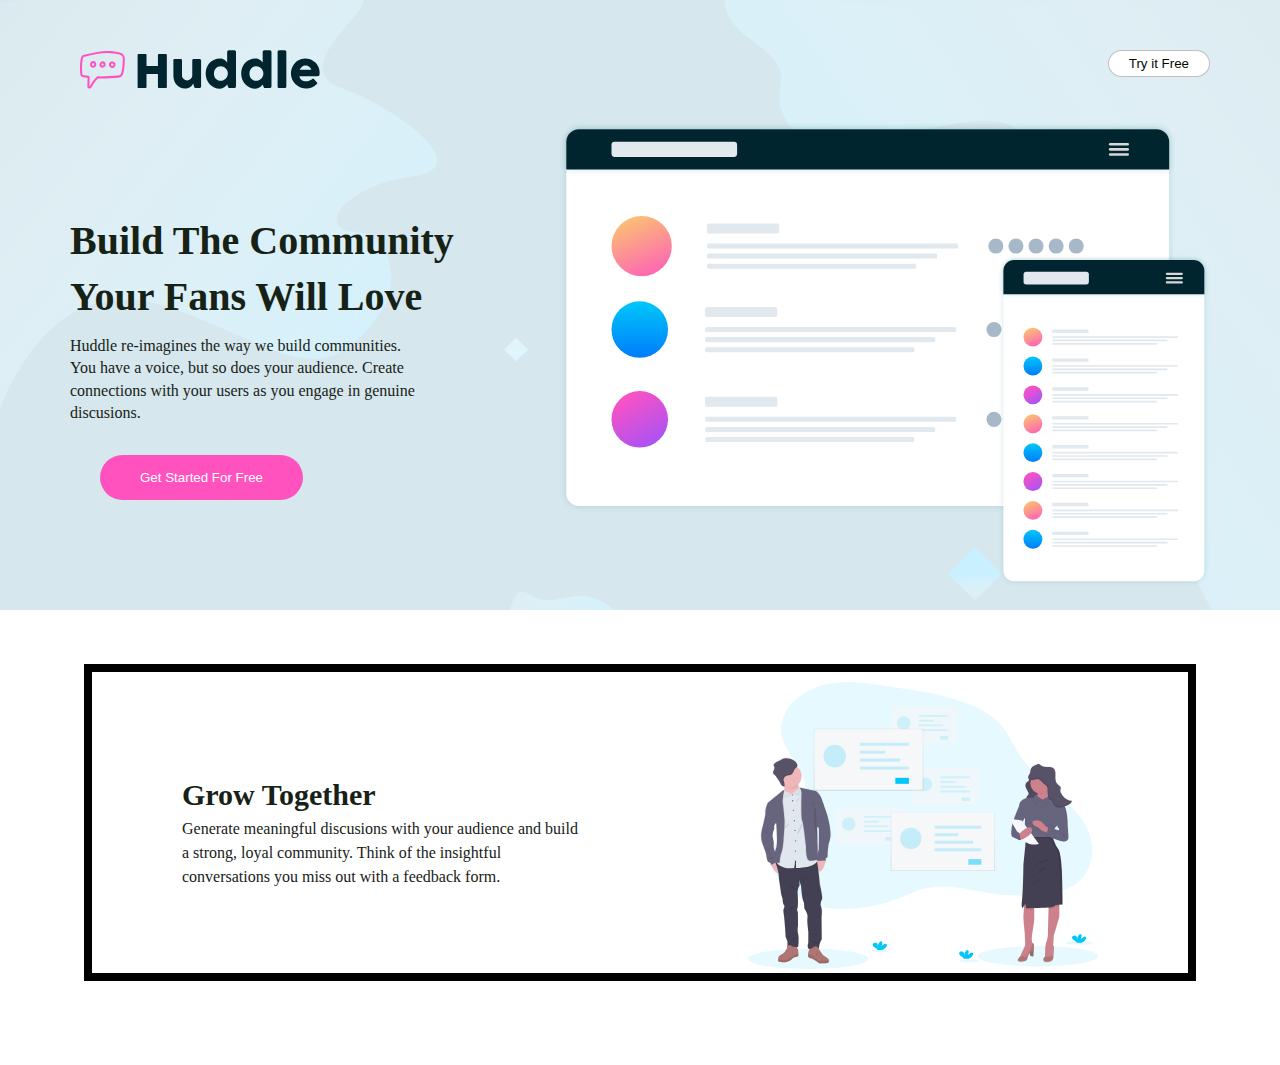
==== index.html @ beed0cfc "new" ====
<!DOCTYPE html>
<html lang="en">
<head>
  <meta charset="UTF-8">
  <meta name="viewport" content="width=device-width, initial-scale=1.0"> <!-- displays site properly based on user's device -->

  <link rel="icon" type="image/png" sizes="32x32" href="./images/favicon-32x32.png">
  
  <title>Frontend Mentor | Huddle landing page with alternating feature blocks</title>

  <!-- Feel free to remove these styles or customise in your own stylesheet 👍 -->
  <style>
    .attribution { font-size: 11px; text-align: center; }
    .attribution a { color: hsl(228, 45%, 44%); }
  </style>
  <link rel="stylesheet" href="main.css">
</head>
<body>
<header>
  <nav>
    <div><img src="/huddle-landing-page-with-alternating-feature-blocks-master/images/logo.svg" alt=""></div>
    <div><button>Try it Free</button></div>
  </nav>
  <div class="headbody">
    <div class="headbodyleft">
      <h3>
        Build The Community Your Fans Will Love
      </h3>
      <p>
        Huddle re-imagines the way we build communities. You have a voice, but so does your audience. Create connections with your users as you engage in genuine discusions.
      </p>
      <button>Get Started For Free</button>
    </div>
    <div class="headbodyright">
      <img src="/huddle-landing-page-with-alternating-feature-blocks-master/images/illustration-mockups.svg" alt="">
    </div>
  </div>
</header>
<main>
  <div class="firstsection">
    <div class="firstsectionleft">
      <h3>
        Grow Together
      </h3>
      <p>
        Generate meaningful discusions with your audience and build a strong, loyal community. Think of the insightful conversations you miss out with a feedback form. 
      </p>
    </div>
    <div class="firstsectionright"><img src="/huddle-landing-page-with-alternating-feature-blocks-master/images/illustration-grow-together.svg" alt=""></div>
  </div>
</main>
</body>
</html>

<!--<p class="attribution">
  Challenge by <a href="https://www.frontendmentor.io?ref=challenge" target="_blank">Frontend Mentor</a>. 
  Coded by <a href="#">Your Name Here</a>.
   &copy; Copyright 2018 Huddle. All rights reserved.

</p>*/->
---- main.css ----
*{
    margin: 0;
    padding: 0;
    /*border: 2px solid black*/
}
/*header style*/
header{
    height:610px;
    background-image: url(huddle-landing-page-with-alternating-feature-blocks-master/images/bg-hero-desktop.svg);
    background-color: rgba(78, 153, 178, 0.233);
}
nav{
    display: flex;
    justify-content: space-between;
     padding: 50px 70px 0px 80px;
}
nav button{
    background-color: white;
    color: rgb(2, 10, 2);
    padding: 5px 20px 5px 20px;
    border-radius: 40px;
  border: 0.5px solid rgba(0, 0, 0, 0.247);
}

.headbody{
    display: flex;
    gap: 30px;
    
}
.headbodyleft{
padding-top: 120px;
padding-left: 70px;
line-height: 1.4;
}
.headbody h3{
font-size: 40px;
padding-right: 10px;
padding-bottom: 10px;
color: rgb(23, 34, 23);
}
.headbody p{
width: 350px;
padding-bottom: 30px;
color: rgb(23, 34, 23);
}
.headbodyleft button{
    background-color:hsl(322, 100%, 66%);
    border: none;
    color: white;
    padding: 15px 40px 15px 40px;
    border-radius: 30px;
    margin-left: 30px;
}

.headbodyright img{
   width: 650px; 
   padding-top: 30px;
   padding-right: 70px;
}
/*Mainbody styling*/
.firstsection{
    display: flex;
    justify-content: space-between;
    margin-top: 140px;
    border: 2px solid black;
    margin: 60px 90px 90px;
    box-shadow: 0px 0px 0px 6px;
}
.firstsectionleft{
    padding-top: 100px;
    width: 400px;
    padding-left: 90px;
    line-height: 1.5;
}
.firstsection h3{
    font-size: 30px;
    color: rgb(23, 34, 23)
}
.firstsection p{
    color: rgb(23, 34, 23)
}
.firstsection img{
    width: 350px;
    padding-right: 90px;
    padding-top: 10px;
}
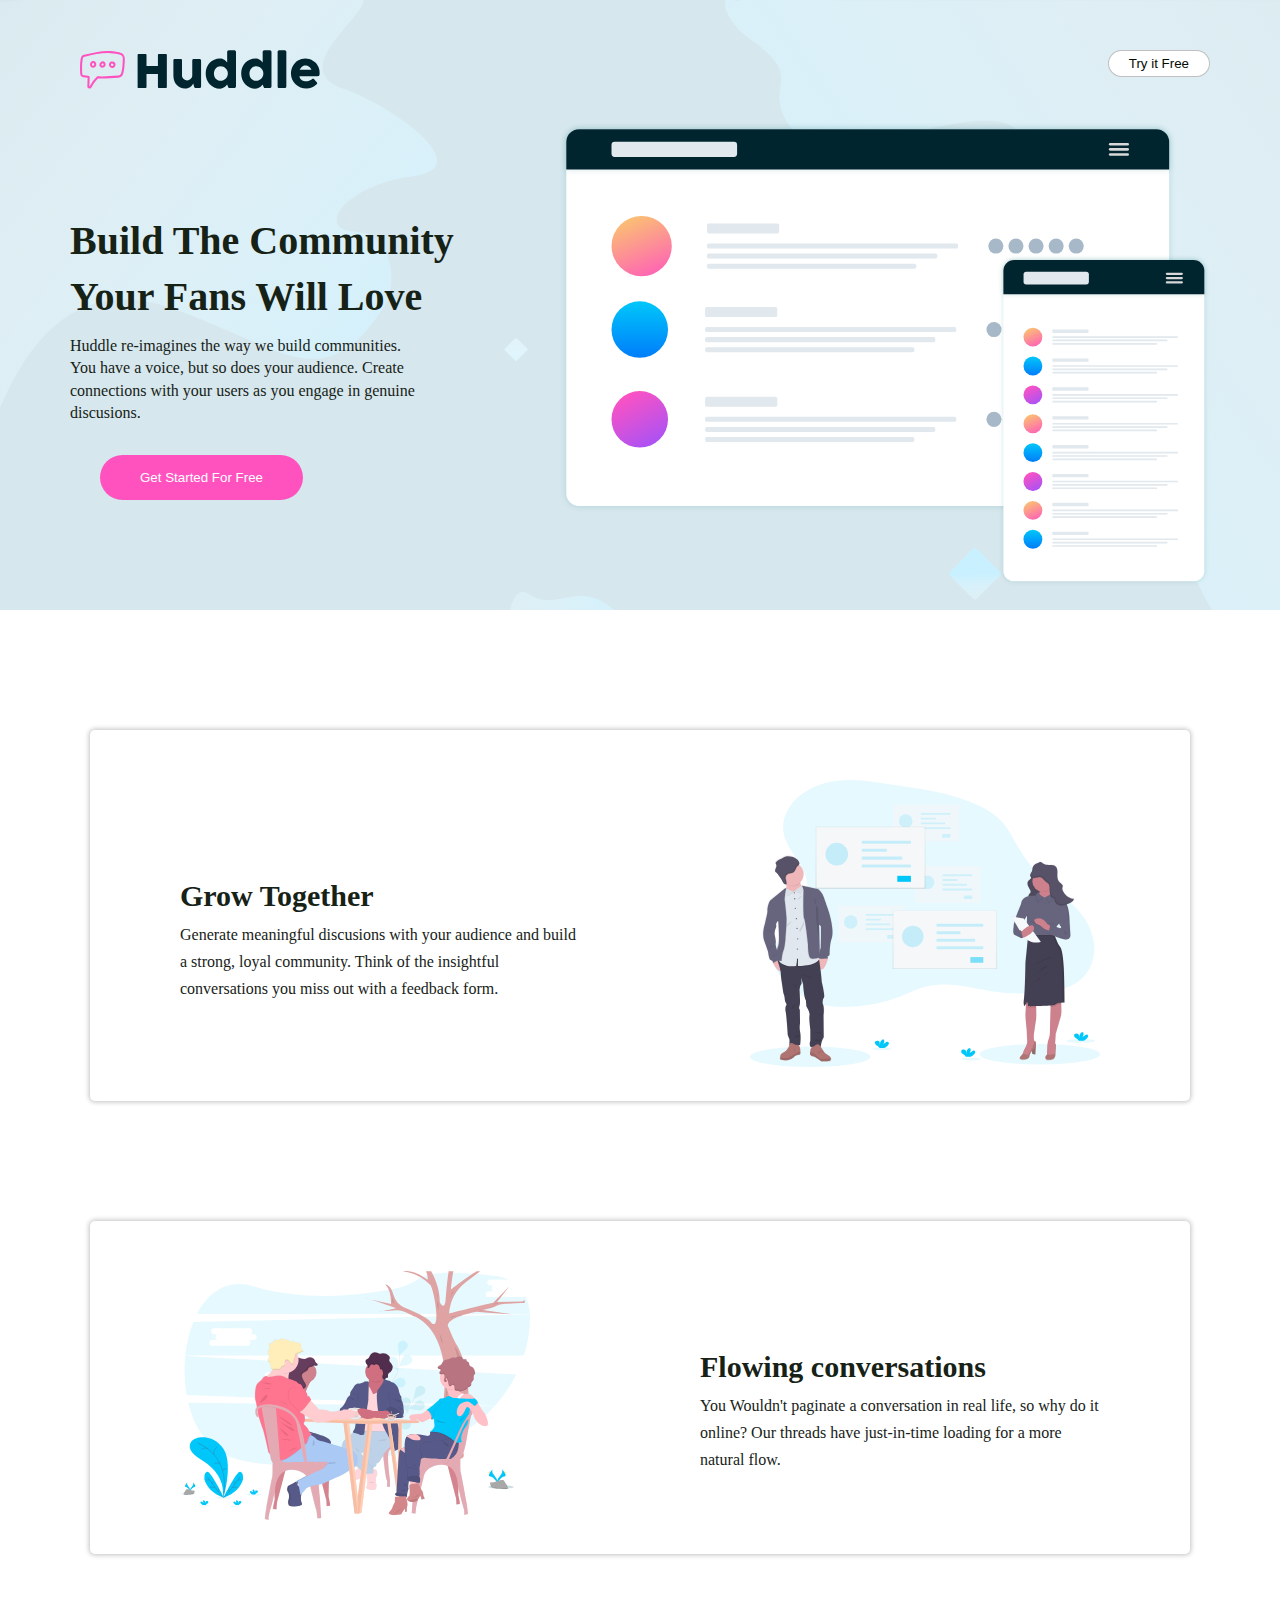
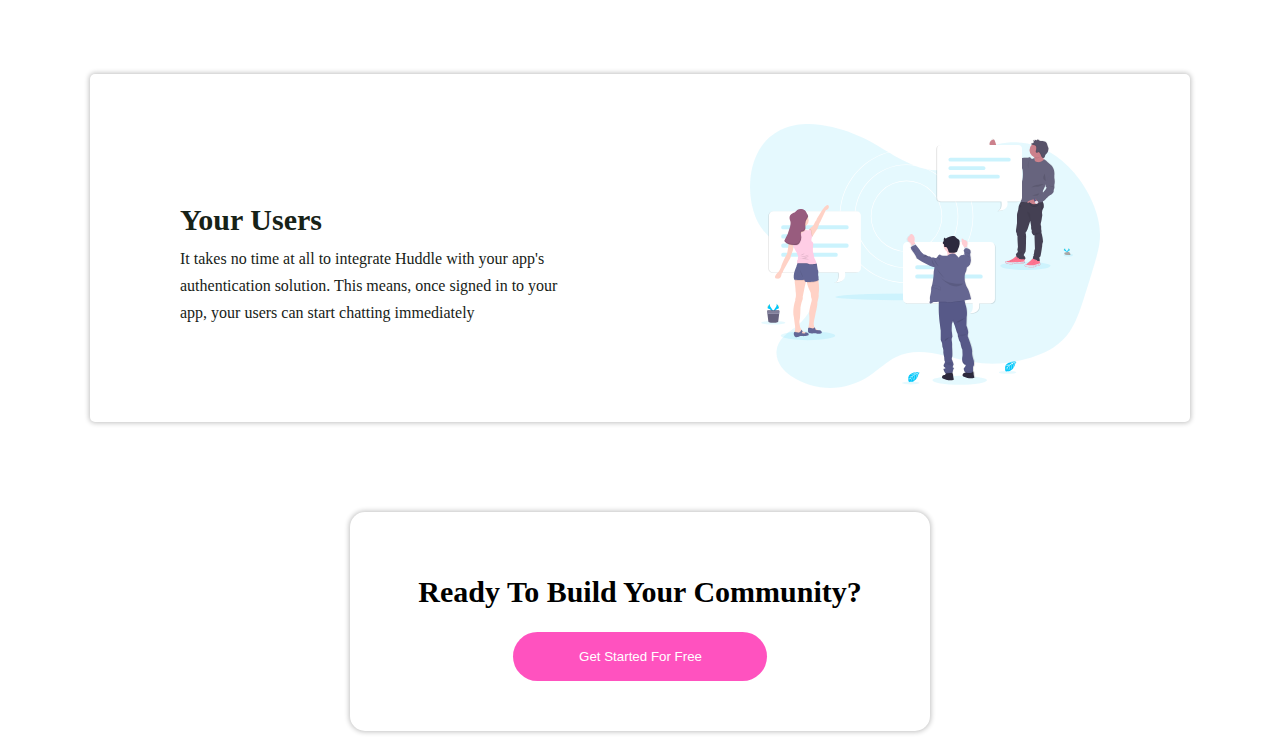
==== commit 4239b627: "new" ====
--- a/index.html
+++ b/index.html
@@ -48,6 +48,38 @@
     </div>
     <div class="firstsectionright"><img src="/huddle-landing-page-with-alternating-feature-blocks-master/images/illustration-grow-together.svg" alt=""></div>
   </div>
+  <div class="secondsection">
+     <div class="secondsectionleft">
+       <img src="/huddle-landing-page-with-alternating-feature-blocks-master/images/illustration-flowing-conversation.svg" alt="">
+     </div>
+     <div class="secondsectionright">
+       <h3>
+         Flowing conversations
+       </h3>
+       <p>
+         You Wouldn't paginate a conversation in real life, so why do it online? Our threads have just-in-time loading for a more natural flow.
+       </p>
+     </div>
+  </div>
+  <div class="thirdsection">
+    <div class="thirdsectionleft">
+      <h3>
+        Your Users
+      </h3>
+      <p>
+       It takes no time at all to integrate Huddle with your app's authentication solution. This means, once signed in to your app, your users can start chatting immediately 
+      </p>
+    </div>
+    <div class="thirdsectionright">
+      <img src="/huddle-landing-page-with-alternating-feature-blocks-master/images/illustration-your-users.svg" alt="">
+    </div>
+  </div>
+  <div class="fourthsection">
+    <h3>
+      Ready To Build Your Community? 
+    </h3>
+    <button>Get Started For Free</button>
+  </div>
 </main>
 </body>
 </html>
--- a/main.css
+++ b/main.css
@@ -62,15 +62,17 @@
     display: flex;
     justify-content: space-between;
     margin-top: 140px;
-    border: 2px solid black;
-    margin: 60px 90px 90px;
-    box-shadow: 0px 0px 0px 6px;
+    margin: 120px 90px 90px;
+    border-radius: 5px;
+    box-shadow: 0px 0px 5px 1px rgba(0, 0, 0, 0.247);
+    padding-top: 40px;
+    padding-bottom: 30px;
 }
 .firstsectionleft{
     padding-top: 100px;
     width: 400px;
     padding-left: 90px;
-    line-height: 1.5;
+    line-height: 1.7;
 }
 .firstsection h3{
     font-size: 30px;
@@ -83,4 +85,84 @@
     width: 350px;
     padding-right: 90px;
     padding-top: 10px;
+}
+/*secondsection styling*/
+.secondsection{
+    display: flex;
+    justify-content: space-between;
+    margin-top: 140px;
+    margin: 120px 90px 90px;
+    border-radius: 5px;
+    box-shadow: 0px 0px 5px 1px rgba(0, 0, 0, 0.247);
+    padding-top: 40px;
+    padding-bottom: 30px;
+}
+.secondsection img{
+    width: 350px;
+    padding-left: 90px;
+    padding-top: 10px;
+}
+.secondsectionright{
+    padding-top: 80px;
+    width: 400px;
+    padding-right: 90px;
+    line-height: 1.7;
+    padding-bottom: 20px;
+}
+.secondsection h3{
+    font-size: 30px;
+    color: rgb(23, 34, 23)
+}
+.secondsection p{
+    color: rgb(23, 34, 23)
+}
+/*third section styling*/
+.thirdsection{
+    display: flex;
+    justify-content: space-between;
+    margin-top: 140px;
+    margin: 120px 90px 90px;
+    border-radius: 5px;
+    box-shadow: 0px 0px 5px 1px rgba(0, 0, 0, 0.247);
+    padding-top: 40px;
+    padding-bottom: 30px;
+}
+.thirdsectionleft{
+    padding-top: 80px;
+    width: 400px;
+    padding-left: 90px;
+    line-height: 1.7;
+}
+.thirdsection h3{
+    font-size: 30px;
+    color: rgb(23, 34, 23)
+}
+.thirdsection p{
+    color: rgb(23, 34, 23)
+}
+.thirdsection img{
+    width: 350px;
+    padding-right: 90px;
+    padding-top: 10px;
+}
+/*Fourthsection styling*/
+.fourthsection{
+    text-align: center;
+    max-width: 1440px;
+    margin: 20px 350px 20px 350px;
+    line-height: 2;
+    box-shadow: 0px 0px 5px 1px rgba(0, 0, 0, 0.247);
+    padding: 50px 10px 50px 10px;
+    border-radius: 15px;
+}
+.fourthsection h3{
+    font-size: 30px;
+    padding-bottom: 10px;
+}
+.fourthsection button{
+    background-color: hsl(322, 100%, 66%);
+    color: white;
+    border: none;
+    padding: 17px 65px 17px 66px;
+    border-radius: 30px;
 }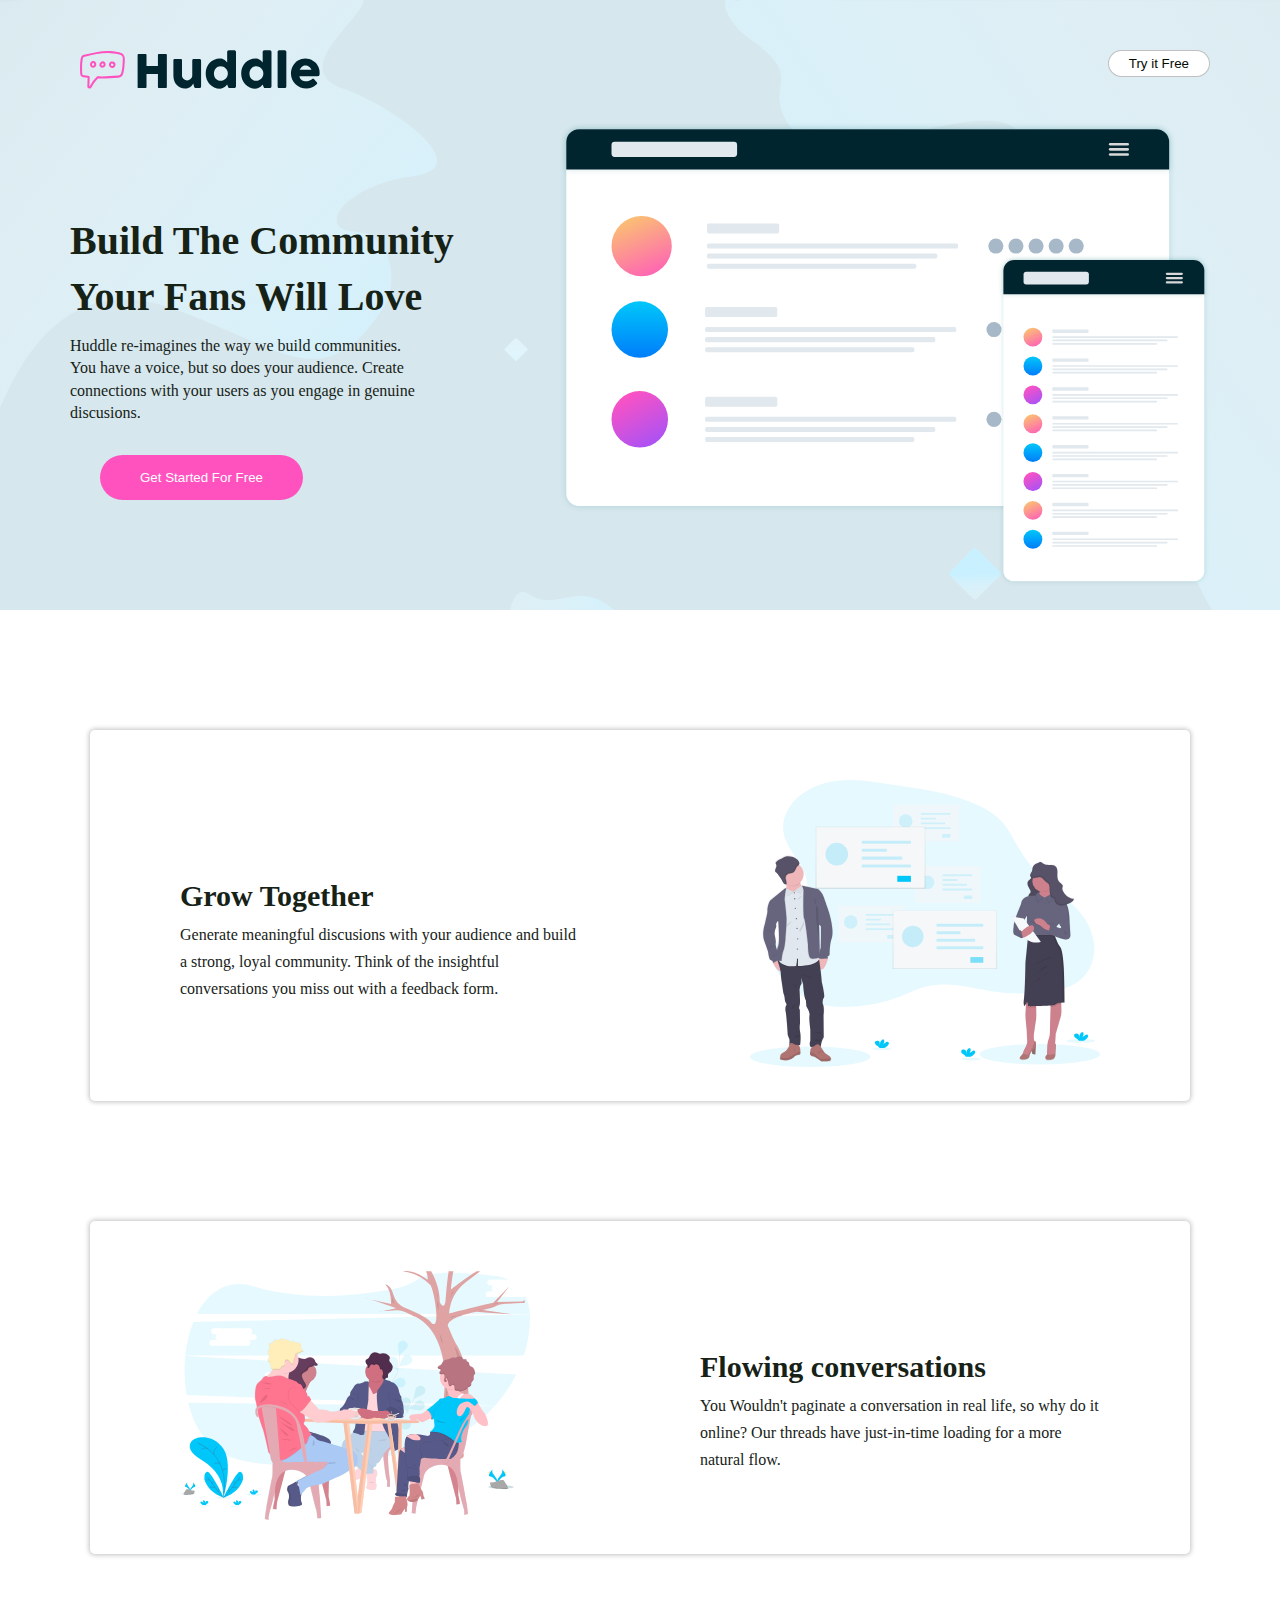
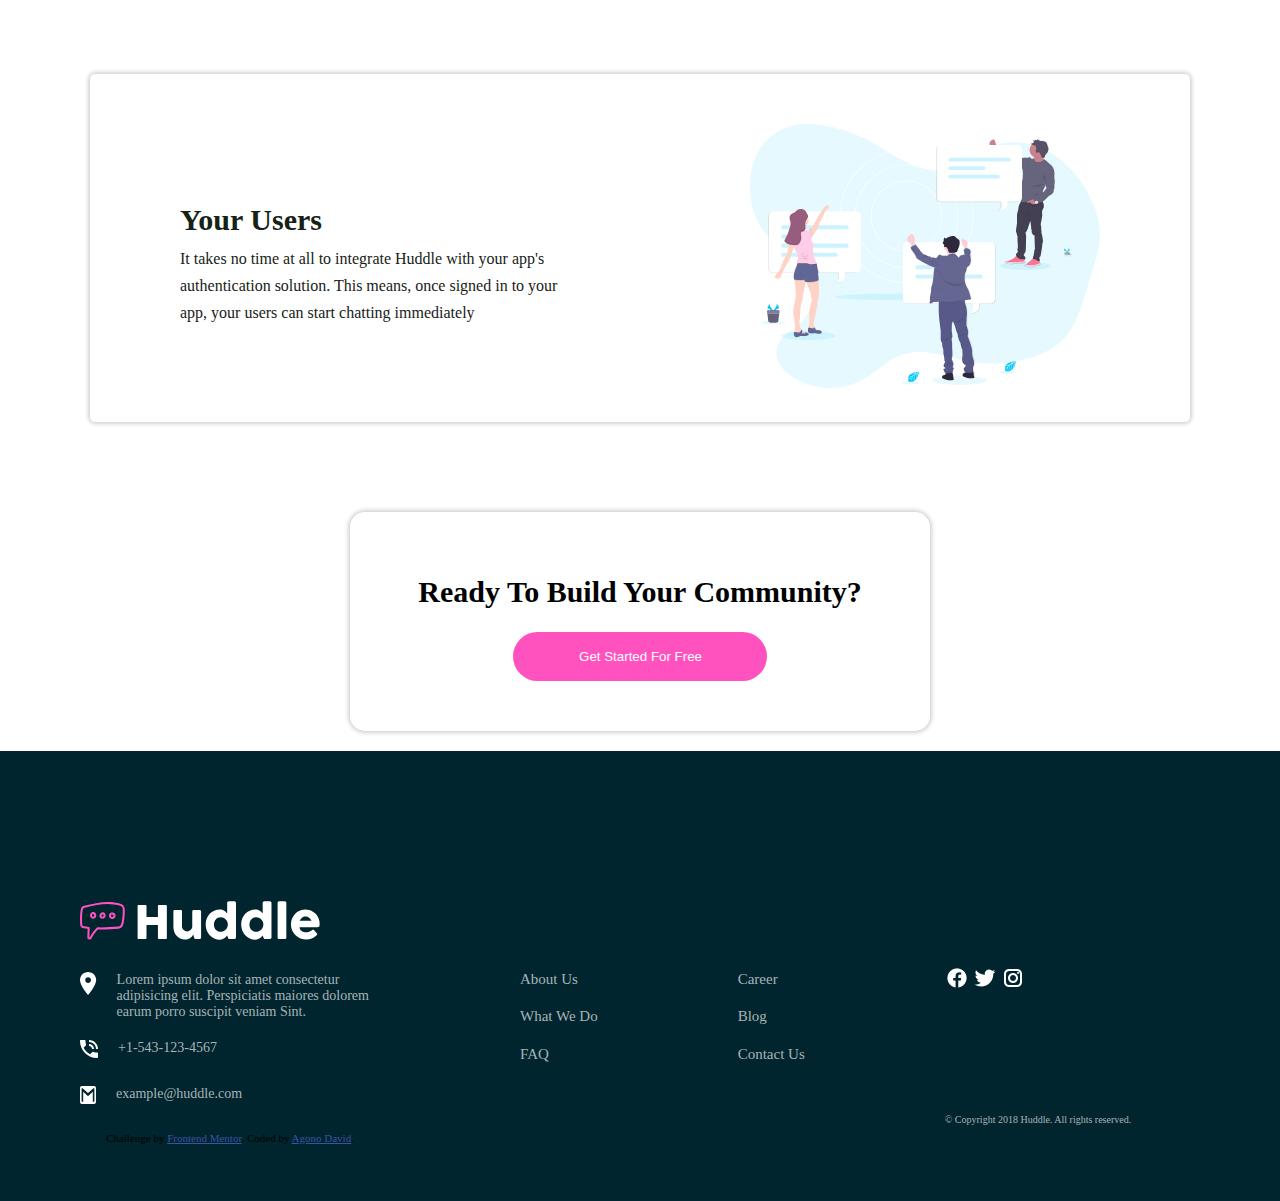
==== commit ad4fadc9: "new" ====
--- a/index.html
+++ b/index.html
@@ -81,12 +81,49 @@
     <button>Get Started For Free</button>
   </div>
 </main>
+<footer>
+  <div class="footerleft">
+  <div class="footerlogo">
+    <img src="/huddle-landing-page-with-alternating-feature-blocks-master/images/logo copy.svg" alt="">
+    <div>
+    <div class="location" style="display: flex;">
+      <img src="/huddle-landing-page-with-alternating-feature-blocks-master/images/icon-location.svg" alt="">
+      <p style="color: rgba(255, 255, 255, 0.655);">Lorem ipsum dolor sit amet consectetur adipisicing elit. Perspiciatis maiores dolorem earum porro suscipit veniam Sint.</p>
+    </div>
+    <div class="phone" style="display: flex;">
+      <img src="/huddle-landing-page-with-alternating-feature-blocks-master/images/icon-phone.svg" alt="">
+      <p style="color: rgba(255, 255, 255, 0.655);">+1-543-123-4567</p>
+    </div>
+    <div class="mail" style="display: flex;">
+      <img src="/huddle-landing-page-with-alternating-feature-blocks-master/images/icon-email.svg" alt="">
+      <p style="color: rgba(255, 255, 255, 0.655);">example@huddle.com</p>
+    </div>
+    </div>
+  </div>
+  <div>
+    <p class="attribution">
+      Challenge by <a href="https://www.frontendmentor.io?ref=challenge" target="_blank">Frontend Mentor</a>. 
+      Coded by <a href="#">Agono David</a>.
+    </p>
+  </div>
+</div>
+  <div class="footersecondsection">
+    <p style="color: rgba(255, 255, 255, 0.655);">About Us</p>
+    <p style="color: rgba(255, 255, 255, 0.655);">What We Do</p>
+    <p style="color: rgba(255, 255, 255, 0.655);">FAQ</p>
+  </div>
+  <div class="footerthirdsection">
+    <P style="color: rgba(255, 255, 255, 0.655);">Career</P>
+    <p style="color: rgba(255, 255, 255, 0.655);">Blog</p>
+    <p style="color: rgba(255, 255, 255, 0.655);">Contact Us</p>
+  </div>
+  <div class="icons">
+    <img src="/huddle-landing-page-with-alternating-feature-blocks-master/images/icons8-facebook-24.png" alt="">
+    <img src="/huddle-landing-page-with-alternating-feature-blocks-master/images/icons8-twitter-24.png" alt="">
+    <img src="/huddle-landing-page-with-alternating-feature-blocks-master/images/icons8-instagram-24.png" alt="">
+   <div class="copyright"><p> &copy; Copyright 2018 Huddle. All rights reserved.</p></div> 
+  </div>
+</footer>
 </body>
 </html>
 
-<!--<p class="attribution">
-  Challenge by <a href="https://www.frontendmentor.io?ref=challenge" target="_blank">Frontend Mentor</a>. 
-  Coded by <a href="#">Your Name Here</a>.
-   &copy; Copyright 2018 Huddle. All rights reserved.
-
-</p>*/->--- a/main.css
+++ b/main.css
@@ -1,7 +1,7 @@
 *{
     margin: 0;
     padding: 0;
-    /*border: 2px solid black*/
+   /* border: 2px solid black*/
 }
 /*header style*/
 header{
@@ -165,4 +165,65 @@
     border: none;
     padding: 17px 65px 17px 66px;
     border-radius: 30px;
+}
+/* Footer styling*/
+footer{
+    background-color: hsl(192, 100%, 9%);
+    display: flex;
+    height: 300px;
+    gap: 140px;
+    padding-top: 150px;
+}
+.footerlogo img{
+    padding-bottom: 28px;
+}
+.footerleft{
+    padding-left: 80px;
+}
+.location{
+    width: 300px;
+}
+.location p{
+    padding-left: 20px;
+    padding-bottom:20px;
+    font-size: 14px;
+}
+.location img{
+    height: 23px;
+}
+.phone p{
+    padding-left: 20px;
+    padding-bottom:20px;
+    font-size: 14px;
+}
+.phone img{
+    height: 18px;
+}
+.mail p{
+    padding-left: 20px;
+    padding-bottom:20px;
+    font-size: 14px;
+}
+.mail img{
+    height: 18px;
+    width: 16px;
+}
+.footersecondsection{
+    padding-top: 60px;
+    line-height: 2.5;
+    font-size: 15px;
+}
+.footerthirdsection{
+    padding-top: 60px;
+    line-height: 2.5;
+    font-size: 15px;
+}
+.icons{
+    padding-top: 65px;
+}
+.copyright{
+    width: 250px;
+    padding-top:120px;
+    font-size: 10px;
+    color:rgba(255, 255, 255, 0.655);
 }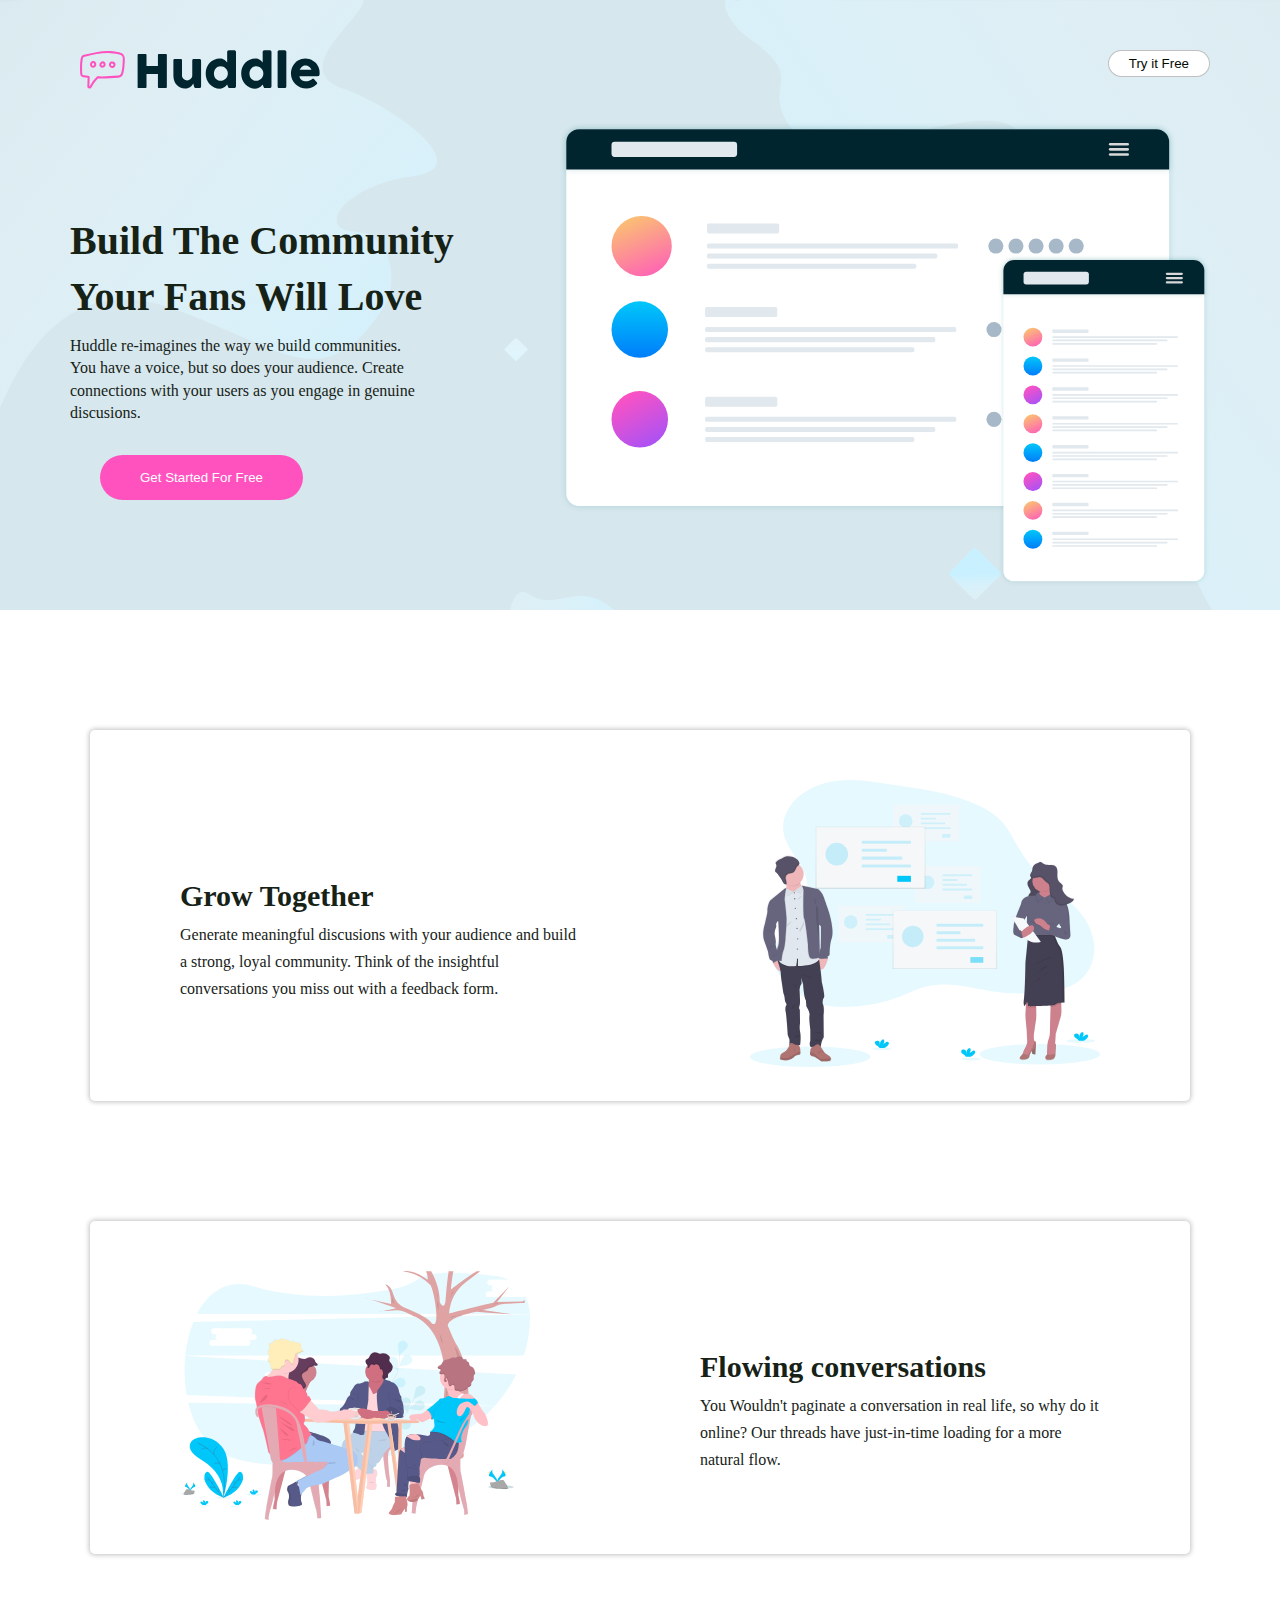
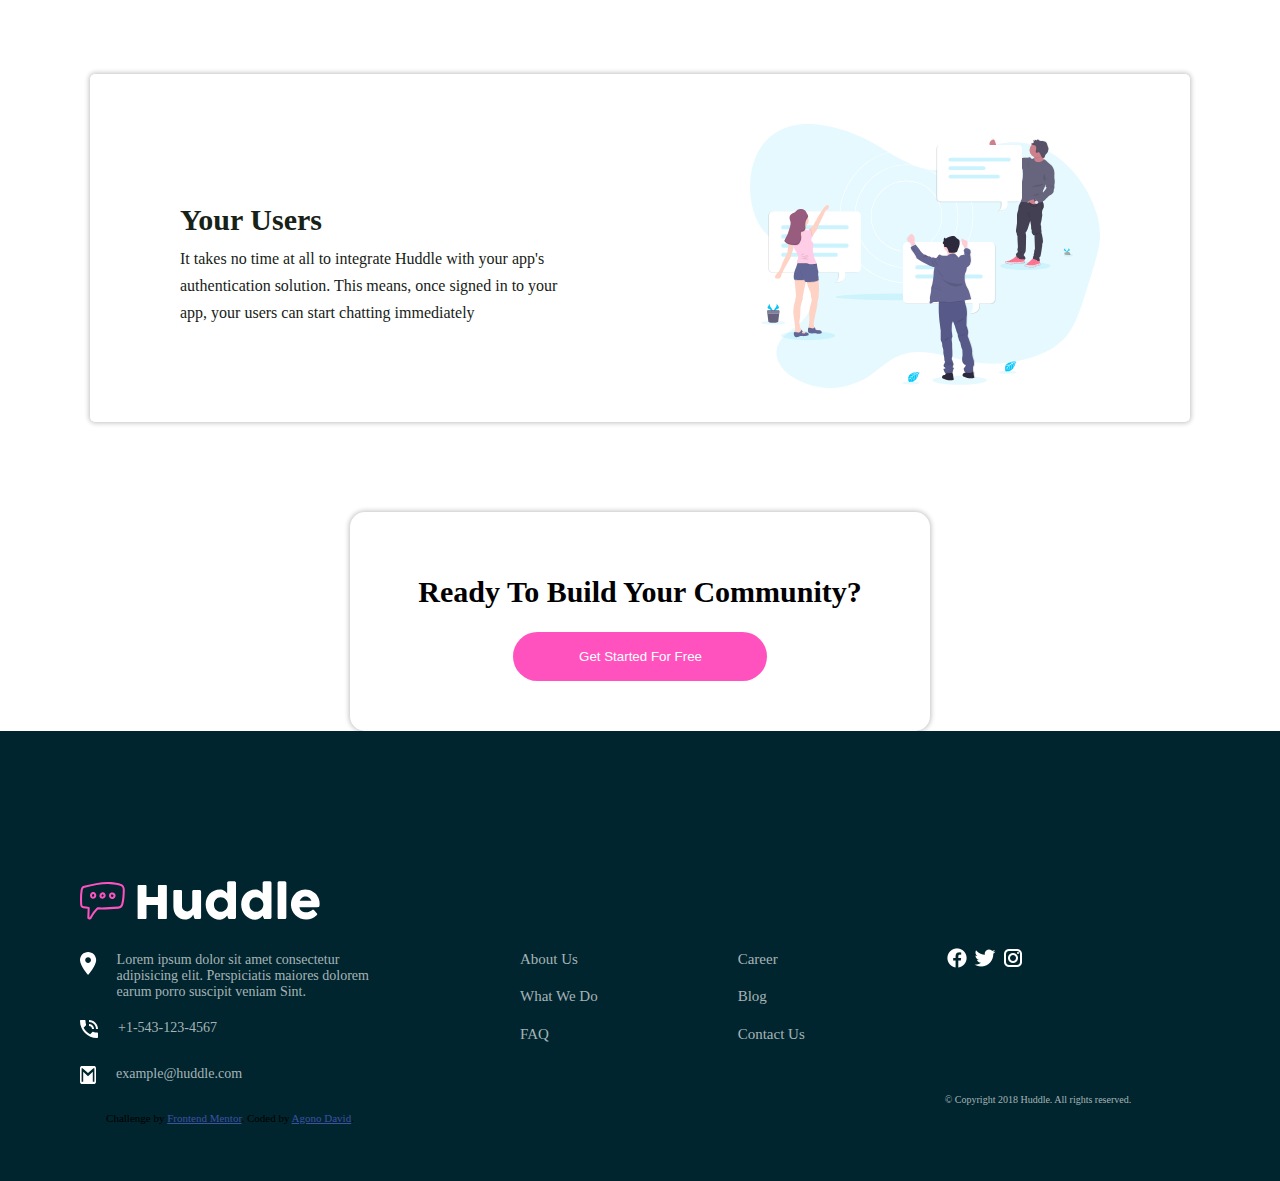
==== commit f915e458: "new" ====
--- a/index.html
+++ b/index.html
@@ -74,13 +74,14 @@
       <img src="/huddle-landing-page-with-alternating-feature-blocks-master/images/illustration-your-users.svg" alt="">
     </div>
   </div>
+</main>
+<section>
   <div class="fourthsection">
     <h3>
       Ready To Build Your Community? 
     </h3>
     <button>Get Started For Free</button>
   </div>
-</main>
 <footer>
   <div class="footerleft">
   <div class="footerlogo">
@@ -124,6 +125,7 @@
    <div class="copyright"><p> &copy; Copyright 2018 Huddle. All rights reserved.</p></div> 
   </div>
 </footer>
+</section>
 </body>
 </html>
 
--- a/main.css
+++ b/main.css
@@ -149,7 +149,7 @@
 .fourthsection{
     text-align: center;
     max-width: 1440px;
-    margin: 20px 350px 20px 350px;
+    margin: 20px 350px 0px 350px;
     line-height: 2;
     box-shadow: 0px 0px 5px 1px rgba(0, 0, 0, 0.247);
     padding: 50px 10px 50px 10px;
@@ -226,4 +226,4 @@
     padding-top:120px;
     font-size: 10px;
     color:rgba(255, 255, 255, 0.655);
-}+}
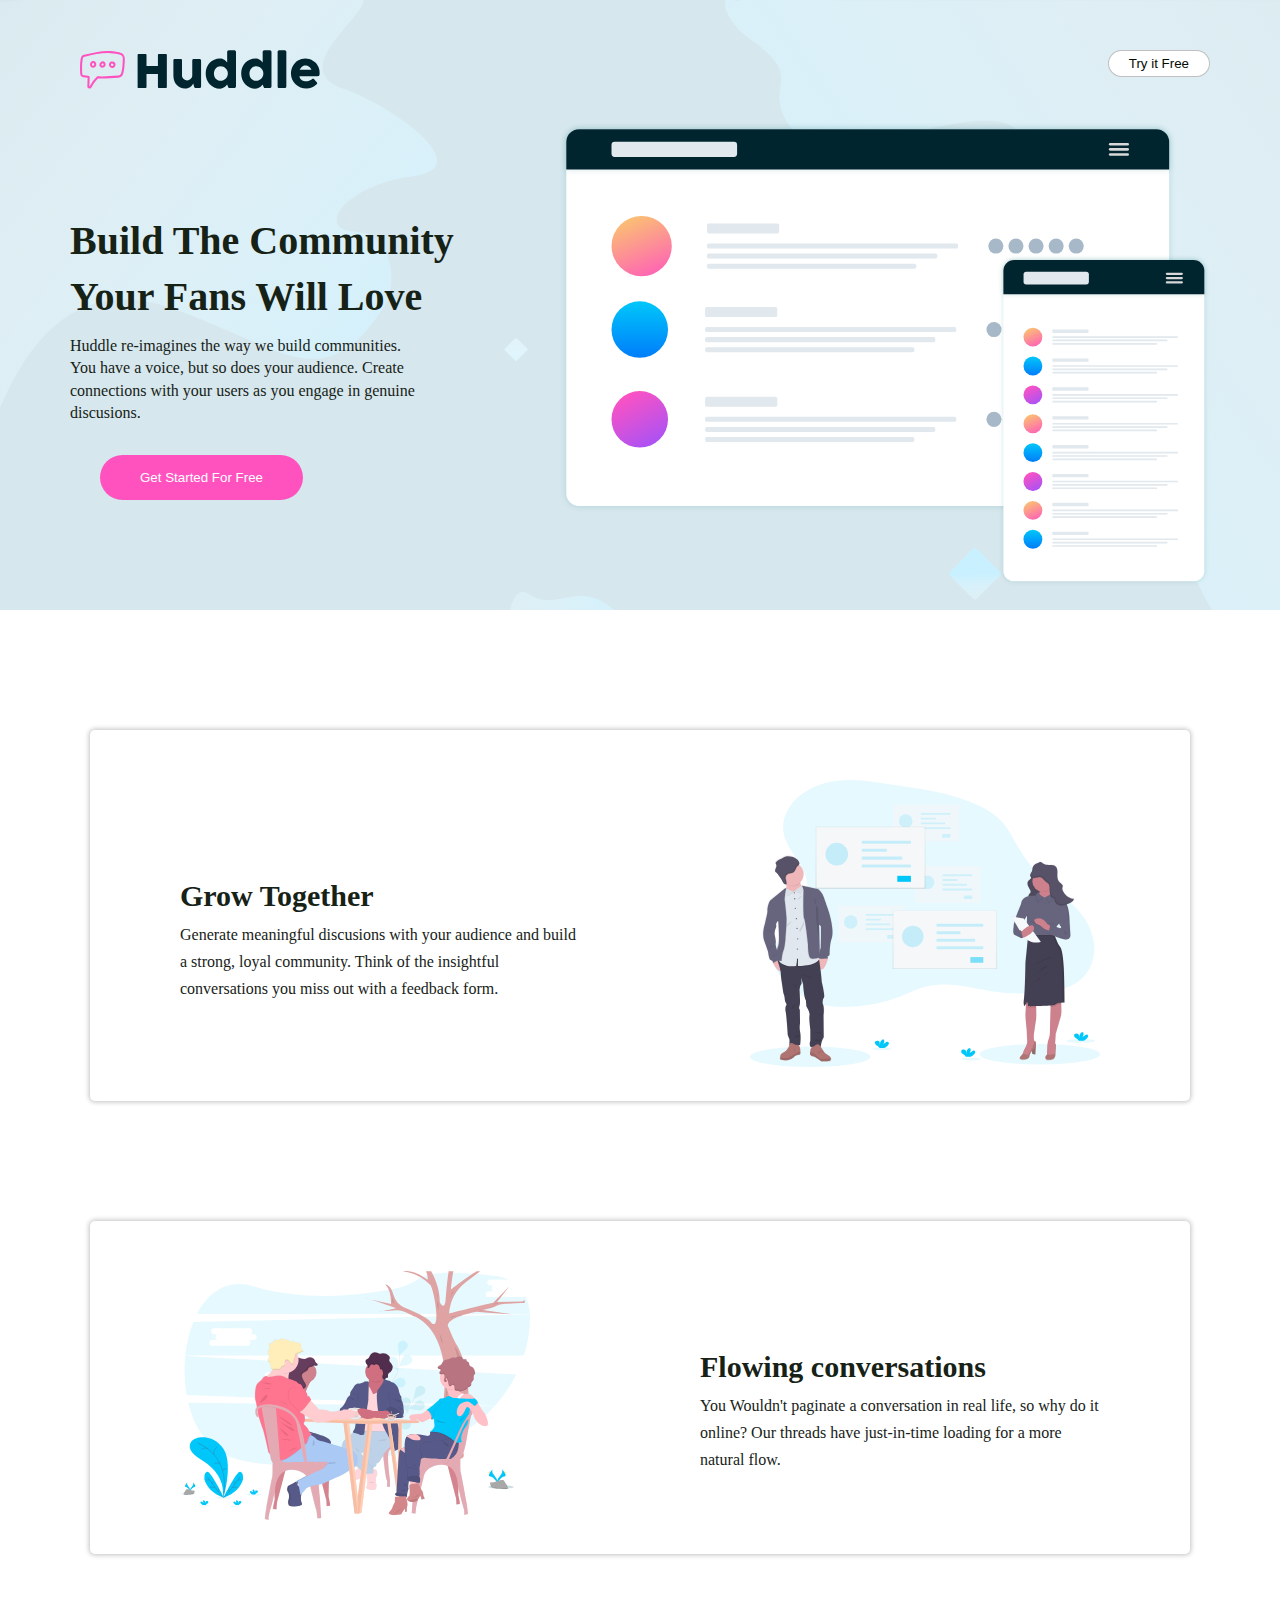
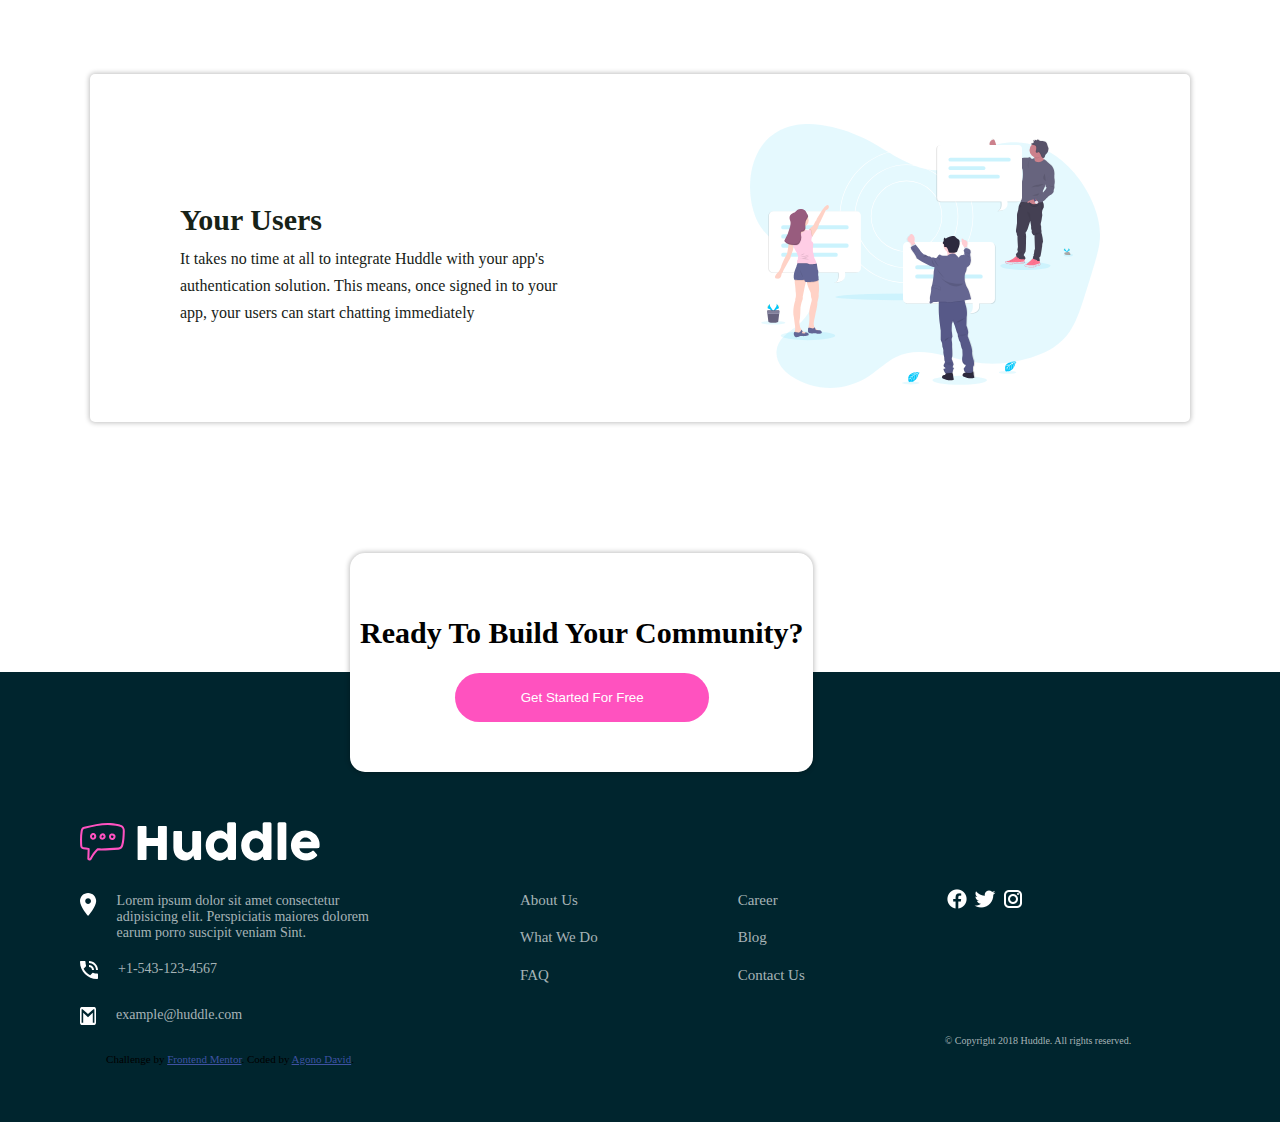
==== commit c8a0de65: "new" ====
--- a/index.html
+++ b/index.html
@@ -75,14 +75,13 @@
     </div>
   </div>
 </main>
-<section>
+<footer>
   <div class="fourthsection">
     <h3>
       Ready To Build Your Community? 
     </h3>
     <button>Get Started For Free</button>
   </div>
-<footer>
   <div class="footerleft">
   <div class="footerlogo">
     <img src="/huddle-landing-page-with-alternating-feature-blocks-master/images/logo copy.svg" alt="">
@@ -125,7 +124,6 @@
    <div class="copyright"><p> &copy; Copyright 2018 Huddle. All rights reserved.</p></div> 
   </div>
 </footer>
-</section>
 </body>
 </html>
 
--- a/main.css
+++ b/main.css
@@ -149,11 +149,15 @@
 .fourthsection{
     text-align: center;
     max-width: 1440px;
-    margin: 20px 350px 0px 350px;
+    margin: 0px 350px 0px 350px;
     line-height: 2;
     box-shadow: 0px 0px 5px 1px rgba(0, 0, 0, 0.247);
     padding: 50px 10px 50px 10px;
     border-radius: 15px;
+    position: absolute;
+    background-color: white;
+    z-index: 1;
+    bottom: 350px;
 }
 .fourthsection h3{
     font-size: 30px;
@@ -173,6 +177,8 @@
     height: 300px;
     gap: 140px;
     padding-top: 150px;
+    position: relative;
+    margin-top: 250px;
 }
 .footerlogo img{
     padding-bottom: 28px;
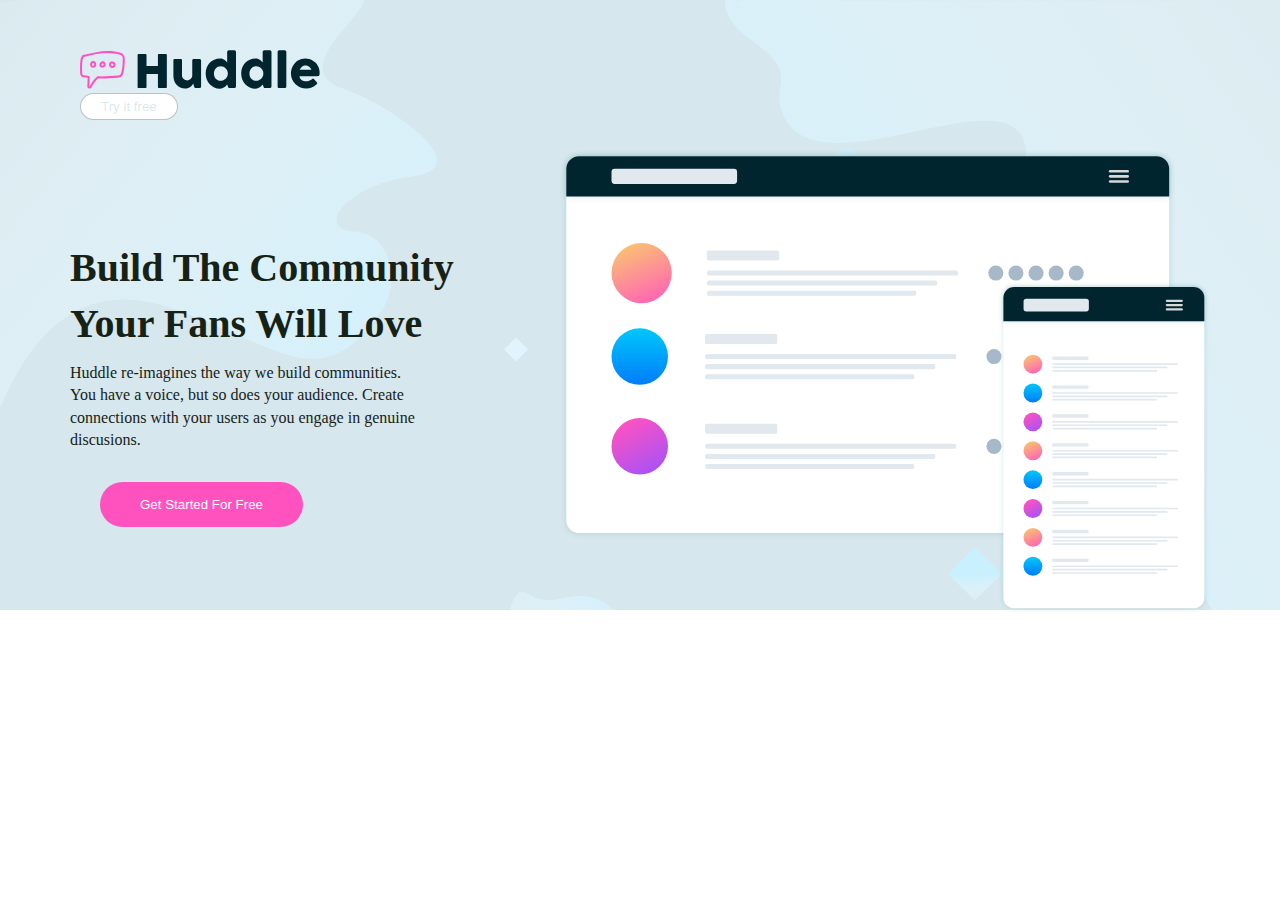
==== commit 593b7b46: "new" ====
--- a/index.html
+++ b/index.html
@@ -1,42 +1,80 @@
 <!DOCTYPE html>
 <html lang="en">
-<head>
-  <meta charset="UTF-8">
-  <meta name="viewport" content="width=device-width, initial-scale=1.0"> <!-- displays site properly based on user's device -->
+  <head>
+    <meta charset="UTF-8" />
+    <meta name="viewport" content="width=device-width, initial-scale=1.0" />
+    <!-- displays site properly based on user's device -->
 
-  <link rel="icon" type="image/png" sizes="32x32" href="./images/favicon-32x32.png">
-  
-  <title>Frontend Mentor | Huddle landing page with alternating feature blocks</title>
+    <link
+      rel="icon"
+      type="image/png"
+      sizes="32x32"
+      href="./images/favicon-32x32.png"
+    />
 
-  <!-- Feel free to remove these styles or customise in your own stylesheet 👍 -->
-  <style>
-    .attribution { font-size: 11px; text-align: center; }
-    .attribution a { color: hsl(228, 45%, 44%); }
-  </style>
-  <link rel="stylesheet" href="main.css">
-</head>
-<body>
-<header>
-  <nav>
-    <div><img src="/huddle-landing-page-with-alternating-feature-blocks-master/images/logo.svg" alt=""></div>
-    <div><button>Try it Free</button></div>
-  </nav>
-  <div class="headbody">
-    <div class="headbodyleft">
-      <h3>
-        Build The Community Your Fans Will Love
-      </h3>
-      <p>
-        Huddle re-imagines the way we build communities. You have a voice, but so does your audience. Create connections with your users as you engage in genuine discusions.
-      </p>
-      <button>Get Started For Free</button>
+    <title>
+      Frontend Mentor | Huddle landing page with alternating feature blocks
+    </title>
+
+    <!-- Feel free to remove these styles or customise in your own stylesheet 👍 -->
+    <style>
+      .attribution {
+        font-size: 11px;
+        text-align: center;
+      }
+      .attribution a {
+        color: hsl(228, 45%, 44%);
+      }
+    </style>
+    <link rel="stylesheet" href="responsive.css" />
+    <link rel="stylesheet" href="main.css" />
+    <!-- CSS only -->
+    <!-- CSS only -->
+    <link
+      href="https://cdn.jsdelivr.net/npm/bootstrap@5.2.2/dist/css/bootstrap.min.css"
+      rel="stylesheet"
+      integrity="sha384-Zenh87qX5JnK2Jl0vWa8Ck2rdkQ2Bzep5IDxbcnCeuOxjzrPF/et3URy9Bv1WTRi"
+      crossorigin="anonymous"
+    />
+  </head>
+  <body>
+    <div class="container-fluid header_container">
+      <header>
+        <nav class="navbar navbar-expand-lg bg-transparent">
+          <div class="container-fluid desk_style_nav">
+            <a class="navbar-brand" href="#"
+              ><img
+                src="/huddle-landing-page-with-alternating-feature-blocks-master/images/logo.svg"
+                alt=""
+            /></a>
+            <form class="d-flex" role="search">
+              <button class="btn btn-light nav_button" type="submit">
+                Try it free
+              </button>
+            </form>
+          </div>
+        </nav>
+
+        <div class="headbody">
+          <div class="headbodyleft">
+            <h3>Build The Community Your Fans Will Love</h3>
+            <p>
+              Huddle re-imagines the way we build communities. You have a voice,
+              but so does your audience. Create connections with your users as
+              you engage in genuine discusions.
+            </p>
+            <button>Get Started For Free</button>
+          </div>
+          <div class="headbodyright">
+            <img
+              src="/huddle-landing-page-with-alternating-feature-blocks-master/images/illustration-mockups.svg"
+              alt=""
+            />
+          </div>
+        </div>
+      </header>
     </div>
-    <div class="headbodyright">
-      <img src="/huddle-landing-page-with-alternating-feature-blocks-master/images/illustration-mockups.svg" alt="">
-    </div>
-  </div>
-</header>
-<main>
+    <!-- <main>  
   <div class="firstsection">
     <div class="firstsectionleft">
       <h3>
@@ -90,6 +128,7 @@
       <img src="/huddle-landing-page-with-alternating-feature-blocks-master/images/icon-location.svg" alt="">
       <p style="color: rgba(255, 255, 255, 0.655);">Lorem ipsum dolor sit amet consectetur adipisicing elit. Perspiciatis maiores dolorem earum porro suscipit veniam Sint.</p>
     </div>
+  
     <div class="phone" style="display: flex;">
       <img src="/huddle-landing-page-with-alternating-feature-blocks-master/images/icon-phone.svg" alt="">
       <p style="color: rgba(255, 255, 255, 0.655);">+1-543-123-4567</p>
@@ -123,7 +162,12 @@
     <img src="/huddle-landing-page-with-alternating-feature-blocks-master/images/icons8-instagram-24.png" alt="">
    <div class="copyright"><p> &copy; Copyright 2018 Huddle. All rights reserved.</p></div> 
   </div>
-</footer>
-</body>
+</footer> -->
+    <!-- JavaScript Bundle with Popper -->
+    <script
+      src="https://cdn.jsdelivr.net/npm/bootstrap@5.2.2/dist/js/bootstrap.bundle.min.js"
+      integrity="sha384-OERcA2EqjJCMA+/3y+gxIOqMEjwtxJY7qPCqsdltbNJuaOe923+mo//f6V8Qbsw3"
+      crossorigin="anonymous"
+    ></script>
+  </body>
 </html>
-
--- a/responsive.css
+++ b/responsive.css
@@ -0,0 +1,3 @@
+@media only screen and (max-width:576px){
+    
+}
--- a/main.css
+++ b/main.css
@@ -1,235 +1,240 @@
-*{
-    margin: 0;
-    padding: 0;
-   /* border: 2px solid black*/
+* {
+  margin: 0;
+  padding: 0;
 }
 /*header style*/
-header{
-    height:610px;
-    background-image: url(huddle-landing-page-with-alternating-feature-blocks-master/images/bg-hero-desktop.svg);
-    background-color: rgba(78, 153, 178, 0.233);
-}
-nav{
-    display: flex;
-    justify-content: space-between;
-     padding: 50px 70px 0px 80px;
-}
-nav button{
-    background-color: white;
-    color: rgb(2, 10, 2);
-    padding: 5px 20px 5px 20px;
-    border-radius: 40px;
+header {
+  height: 610px;
+  background-image: url(huddle-landing-page-with-alternating-feature-blocks-master/images/bg-hero-desktop.svg);
+  background-color: rgba(78, 153, 178, 0.233);
+}
+nav {
+  display: flex;
+  justify-content: space-between;
+  padding: 50px 70px 0px 80px;
+}
+.nav_button {
+  background-color: white;
+  color: rgba(78, 153, 178, 0.233);
+  padding: 5px 20px 5px 20px;
+  border-radius: 40px;
   border: 0.5px solid rgba(0, 0, 0, 0.247);
 }
 
-.headbody{
-    display: flex;
-    gap: 30px;
-    
-}
-.headbodyleft{
-padding-top: 120px;
-padding-left: 70px;
-line-height: 1.4;
-}
-.headbody h3{
-font-size: 40px;
-padding-right: 10px;
-padding-bottom: 10px;
-color: rgb(23, 34, 23);
-}
-.headbody p{
-width: 350px;
-padding-bottom: 30px;
-color: rgb(23, 34, 23);
-}
-.headbodyleft button{
-    background-color:hsl(322, 100%, 66%);
-    border: none;
-    color: white;
-    padding: 15px 40px 15px 40px;
-    border-radius: 30px;
-    margin-left: 30px;
+.headbody {
+  display: flex;
+  gap: 30px;
+}
+.headbodyleft {
+  padding-top: 120px;
+  padding-left: 70px;
+  line-height: 1.4;
+}
+.headbody h3 {
+  font-size: 40px;
+  padding-right: 10px;
+  padding-bottom: 10px;
+  color: rgb(23, 34, 23);
+}
+.headbody p {
+  width: 350px;
+  padding-bottom: 30px;
+  color: rgb(23, 34, 23);
+}
+.headbodyleft button {
+  background-color: hsl(322, 100%, 66%);
+  border: none;
+  color: white;
+  padding: 15px 40px 15px 40px;
+  border-radius: 30px;
+  margin-left: 30px;
 }
 
-.headbodyright img{
-   width: 650px; 
-   padding-top: 30px;
-   padding-right: 70px;
+.headbodyright img {
+  width: 650px;
+  padding-top: 30px;
+  padding-right: 70px;
 }
 /*Mainbody styling*/
-.firstsection{
-    display: flex;
-    justify-content: space-between;
-    margin-top: 140px;
-    margin: 120px 90px 90px;
-    border-radius: 5px;
-    box-shadow: 0px 0px 5px 1px rgba(0, 0, 0, 0.247);
-    padding-top: 40px;
-    padding-bottom: 30px;
-}
-.firstsectionleft{
-    padding-top: 100px;
-    width: 400px;
-    padding-left: 90px;
-    line-height: 1.7;
-}
-.firstsection h3{
-    font-size: 30px;
-    color: rgb(23, 34, 23)
-}
-.firstsection p{
-    color: rgb(23, 34, 23)
-}
-.firstsection img{
-    width: 350px;
-    padding-right: 90px;
-    padding-top: 10px;
+.firstsection {
+  display: flex;
+  justify-content: space-between;
+  margin-top: 140px;
+  margin: 120px 90px 90px;
+  border-radius: 5px;
+  box-shadow: 0px 0px 5px 1px rgba(0, 0, 0, 0.247);
+  padding-top: 40px;
+  padding-bottom: 30px;
+}
+.firstsectionleft {
+  padding-top: 100px;
+  width: 400px;
+  padding-left: 90px;
+  line-height: 1.7;
+}
+.firstsection h3 {
+  font-size: 30px;
+  color: rgb(23, 34, 23);
+}
+.firstsection p {
+  color: rgb(23, 34, 23);
+}
+.firstsection img {
+  width: 350px;
+  padding-right: 90px;
+  padding-top: 10px;
 }
 /*secondsection styling*/
-.secondsection{
-    display: flex;
-    justify-content: space-between;
-    margin-top: 140px;
-    margin: 120px 90px 90px;
-    border-radius: 5px;
-    box-shadow: 0px 0px 5px 1px rgba(0, 0, 0, 0.247);
-    padding-top: 40px;
-    padding-bottom: 30px;
-}
-.secondsection img{
-    width: 350px;
-    padding-left: 90px;
-    padding-top: 10px;
-}
-.secondsectionright{
-    padding-top: 80px;
-    width: 400px;
-    padding-right: 90px;
-    line-height: 1.7;
-    padding-bottom: 20px;
-}
-.secondsection h3{
-    font-size: 30px;
-    color: rgb(23, 34, 23)
-}
-.secondsection p{
-    color: rgb(23, 34, 23)
+.secondsection {
+  display: flex;
+  justify-content: space-between;
+  margin-top: 140px;
+  margin: 120px 90px 90px;
+  border-radius: 5px;
+  box-shadow: 0px 0px 5px 1px rgba(0, 0, 0, 0.247);
+  padding-top: 40px;
+  padding-bottom: 30px;
+}
+.secondsection img {
+  width: 350px;
+  padding-left: 90px;
+  padding-top: 10px;
+}
+.secondsectionright {
+  padding-top: 80px;
+  width: 400px;
+  padding-right: 90px;
+  line-height: 1.7;
+  padding-bottom: 20px;
+}
+.secondsection h3 {
+  font-size: 30px;
+  color: rgb(23, 34, 23);
+}
+.secondsection p {
+  color: rgb(23, 34, 23);
 }
 /*third section styling*/
-.thirdsection{
-    display: flex;
-    justify-content: space-between;
-    margin-top: 140px;
-    margin: 120px 90px 90px;
-    border-radius: 5px;
-    box-shadow: 0px 0px 5px 1px rgba(0, 0, 0, 0.247);
-    padding-top: 40px;
-    padding-bottom: 30px;
-}
-.thirdsectionleft{
-    padding-top: 80px;
-    width: 400px;
-    padding-left: 90px;
-    line-height: 1.7;
-}
-.thirdsection h3{
-    font-size: 30px;
-    color: rgb(23, 34, 23)
-}
-.thirdsection p{
-    color: rgb(23, 34, 23)
-}
-.thirdsection img{
-    width: 350px;
-    padding-right: 90px;
-    padding-top: 10px;
+.thirdsection {
+  display: flex;
+  justify-content: space-between;
+  margin-top: 140px;
+  margin: 120px 90px 90px;
+  border-radius: 5px;
+  box-shadow: 0px 0px 5px 1px rgba(0, 0, 0, 0.247);
+  padding-top: 40px;
+  padding-bottom: 30px;
+}
+.thirdsectionleft {
+  padding-top: 80px;
+  width: 400px;
+  padding-left: 90px;
+  line-height: 1.7;
+}
+.thirdsection h3 {
+  font-size: 30px;
+  color: rgb(23, 34, 23);
+}
+.thirdsection p {
+  color: rgb(23, 34, 23);
+}
+.thirdsection img {
+  width: 350px;
+  padding-right: 90px;
+  padding-top: 10px;
 }
 /*Fourthsection styling*/
-.fourthsection{
-    text-align: center;
-    max-width: 1440px;
-    margin: 0px 350px 0px 350px;
-    line-height: 2;
-    box-shadow: 0px 0px 5px 1px rgba(0, 0, 0, 0.247);
-    padding: 50px 10px 50px 10px;
-    border-radius: 15px;
-    position: absolute;
-    background-color: white;
-    z-index: 1;
-    bottom: 350px;
-}
-.fourthsection h3{
-    font-size: 30px;
-    padding-bottom: 10px;
-}
-.fourthsection button{
-    background-color: hsl(322, 100%, 66%);
-    color: white;
-    border: none;
-    padding: 17px 65px 17px 66px;
-    border-radius: 30px;
+.fourthsection {
+  text-align: center;
+  max-width: 1440px;
+  margin: 0px 350px 0px 350px;
+  line-height: 2;
+  box-shadow: 0px 0px 5px 1px rgba(0, 0, 0, 0.247);
+  padding: 50px 10px 50px 10px;
+  border-radius: 15px;
+  position: absolute;
+  background-color: white;
+  z-index: 1;
+  bottom: 350px;
+}
+.fourthsection h3 {
+  font-size: 30px;
+  padding-bottom: 10px;
+}
+.fourthsection button {
+  background-color: hsl(322, 100%, 66%);
+  color: white;
+  border: none;
+  padding: 17px 65px 17px 66px;
+  border-radius: 30px;
 }
 /* Footer styling*/
-footer{
-    background-color: hsl(192, 100%, 9%);
-    display: flex;
-    height: 300px;
-    gap: 140px;
-    padding-top: 150px;
-    position: relative;
-    margin-top: 250px;
-}
-.footerlogo img{
-    padding-bottom: 28px;
-}
-.footerleft{
-    padding-left: 80px;
-}
-.location{
-    width: 300px;
-}
-.location p{
-    padding-left: 20px;
-    padding-bottom:20px;
-    font-size: 14px;
-}
-.location img{
-    height: 23px;
-}
-.phone p{
-    padding-left: 20px;
-    padding-bottom:20px;
-    font-size: 14px;
-}
-.phone img{
-    height: 18px;
-}
-.mail p{
-    padding-left: 20px;
-    padding-bottom:20px;
-    font-size: 14px;
-}
-.mail img{
-    height: 18px;
-    width: 16px;
-}
-.footersecondsection{
-    padding-top: 60px;
-    line-height: 2.5;
-    font-size: 15px;
-}
-.footerthirdsection{
-    padding-top: 60px;
-    line-height: 2.5;
-    font-size: 15px;
-}
-.icons{
-    padding-top: 65px;
-}
-.copyright{
-    width: 250px;
-    padding-top:120px;
-    font-size: 10px;
-    color:rgba(255, 255, 255, 0.655);
-}
+footer {
+  background-color: hsl(192, 100%, 9%);
+  display: flex;
+  height: 450px;
+  gap: 140px;
+  padding-top: 150px;
+  position: relative;
+  margin-top: 250px;
+}
+.footerlogo img {
+  padding-bottom: 28px;
+}
+.footerleft {
+  padding-left: 80px;
+}
+.location {
+  width: 300px;
+}
+.location p {
+  padding-left: 20px;
+  padding-bottom: 20px;
+  font-size: 14px;
+}
+.location img {
+  height: 23px;
+}
+.phone p {
+  padding-left: 20px;
+  padding-bottom: 20px;
+  font-size: 14px;
+}
+.phone img {
+  height: 18px;
+}
+.mail p {
+  padding-left: 20px;
+  padding-bottom: 20px;
+  font-size: 14px;
+}
+.mail img {
+  height: 18px;
+  width: 16px;
+}
+.footersecondsection {
+  padding-top: 60px;
+  line-height: 2.5;
+  font-size: 15px;
+}
+.footerthirdsection {
+  padding-top: 60px;
+  line-height: 2.5;
+  font-size: 15px;
+}
+.icons {
+  padding-top: 65px;
+}
+.copyright {
+  width: 250px;
+  padding-top: 120px;
+  font-size: 10px;
+  color: rgba(255, 255, 255, 0.655);
+}
+.container-fluid.header_container {
+  padding: 0px;
+}
+.desk_style_nav{
+
+}
+.nav
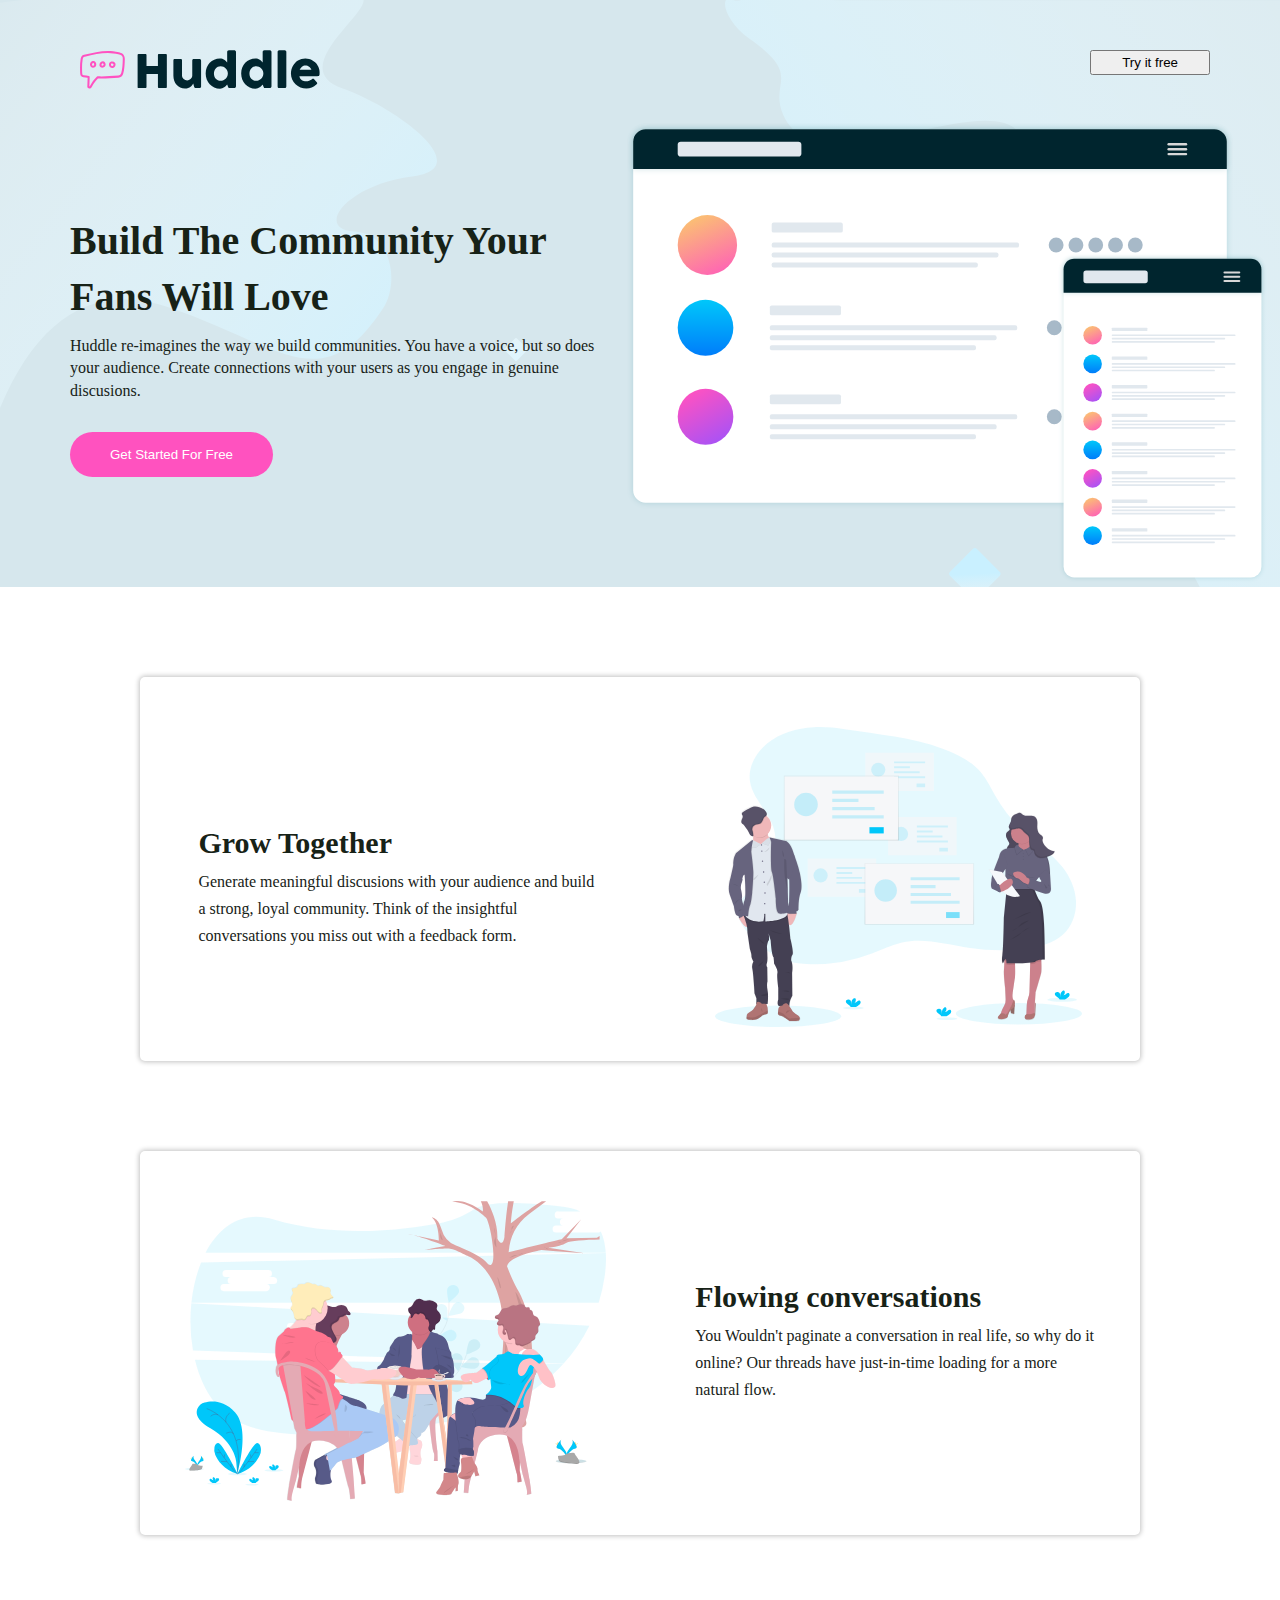
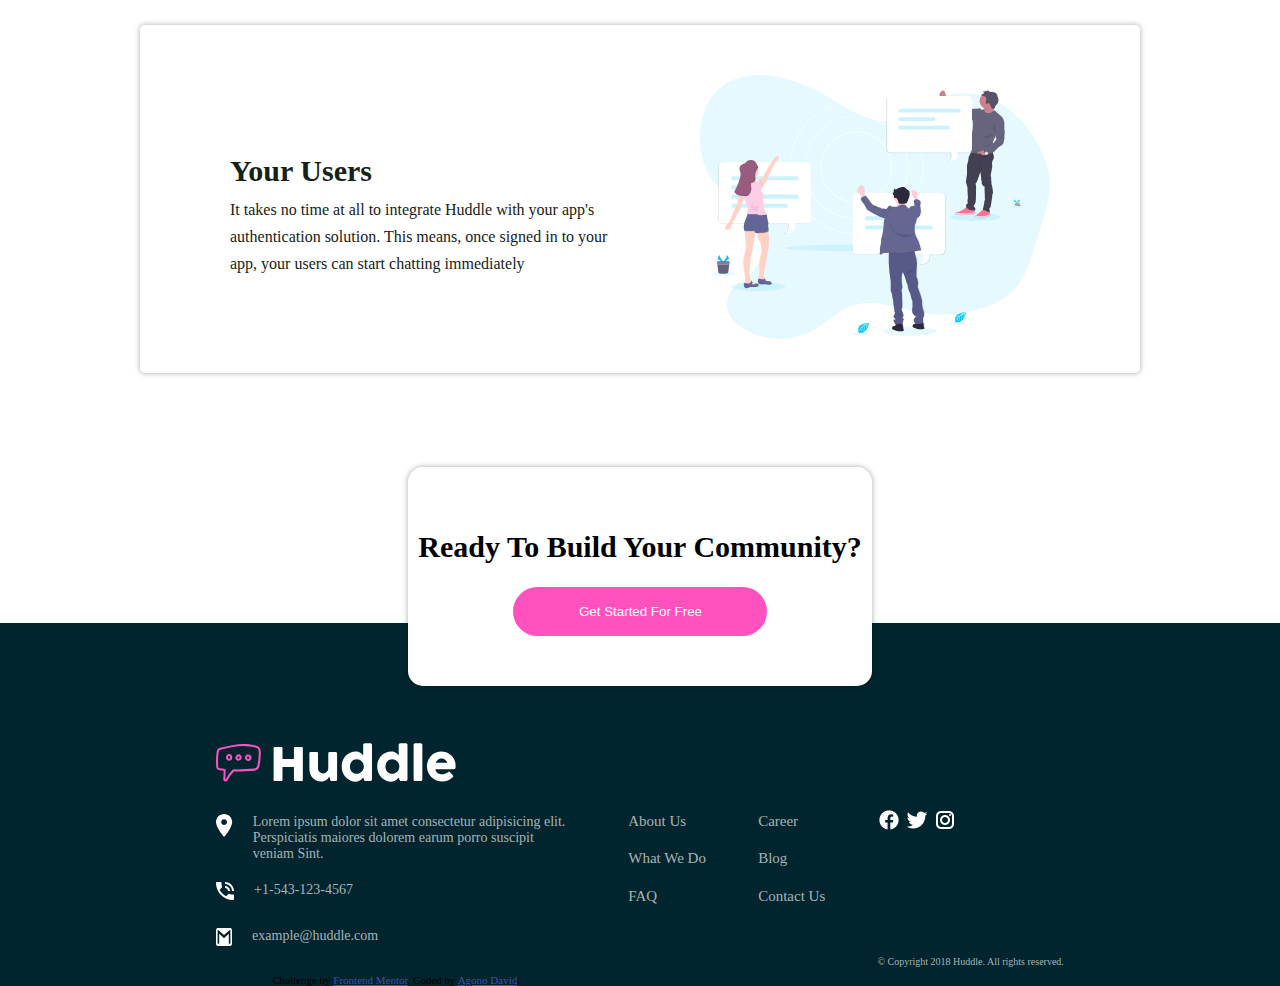
==== commit 935cfdab: "new" ====
--- a/index.html
+++ b/index.html
@@ -26,33 +26,25 @@
         color: hsl(228, 45%, 44%);
       }
     </style>
-    <link rel="stylesheet" href="responsive.css" />
+
     <link rel="stylesheet" href="main.css" />
     <!-- CSS only -->
     <!-- CSS only -->
-    <link
-      href="https://cdn.jsdelivr.net/npm/bootstrap@5.2.2/dist/css/bootstrap.min.css"
-      rel="stylesheet"
-      integrity="sha384-Zenh87qX5JnK2Jl0vWa8Ck2rdkQ2Bzep5IDxbcnCeuOxjzrPF/et3URy9Bv1WTRi"
-      crossorigin="anonymous"
-    />
   </head>
   <body>
-    <div class="container-fluid header_container">
+    <section class="main-container">
       <header>
-        <nav class="navbar navbar-expand-lg bg-transparent">
-          <div class="container-fluid desk_style_nav">
-            <a class="navbar-brand" href="#"
-              ><img
-                src="/huddle-landing-page-with-alternating-feature-blocks-master/images/logo.svg"
-                alt=""
-            /></a>
-            <form class="d-flex" role="search">
-              <button class="btn btn-light nav_button" type="submit">
-                Try it free
-              </button>
-            </form>
-          </div>
+        <nav>
+          <a class="navbar-brand" href="#"
+            ><img
+              src="/huddle-landing-page-with-alternating-feature-blocks-master/images/logo.svg"
+              alt=""
+          /></a>
+          <form class="d-flex" role="search">
+            <div class="nav_button">
+              <button type="submit">Try it free</button>
+            </div>
+          </form>
         </nav>
 
         <div class="headbody">
@@ -63,7 +55,9 @@
               but so does your audience. Create connections with your users as
               you engage in genuine discusions.
             </p>
-            <button>Get Started For Free</button>
+            <div class="button_get_started">
+              <button>Get Started For Free</button>
+            </div>
           </div>
           <div class="headbodyright">
             <img
@@ -73,101 +67,145 @@
           </div>
         </div>
       </header>
-    </div>
-    <!-- <main>  
-  <div class="firstsection">
-    <div class="firstsectionleft">
-      <h3>
-        Grow Together
-      </h3>
-      <p>
-        Generate meaningful discusions with your audience and build a strong, loyal community. Think of the insightful conversations you miss out with a feedback form. 
-      </p>
-    </div>
-    <div class="firstsectionright"><img src="/huddle-landing-page-with-alternating-feature-blocks-master/images/illustration-grow-together.svg" alt=""></div>
-  </div>
-  <div class="secondsection">
-     <div class="secondsectionleft">
-       <img src="/huddle-landing-page-with-alternating-feature-blocks-master/images/illustration-flowing-conversation.svg" alt="">
-     </div>
-     <div class="secondsectionright">
-       <h3>
-         Flowing conversations
-       </h3>
-       <p>
-         You Wouldn't paginate a conversation in real life, so why do it online? Our threads have just-in-time loading for a more natural flow.
-       </p>
-     </div>
-  </div>
-  <div class="thirdsection">
-    <div class="thirdsectionleft">
-      <h3>
-        Your Users
-      </h3>
-      <p>
-       It takes no time at all to integrate Huddle with your app's authentication solution. This means, once signed in to your app, your users can start chatting immediately 
-      </p>
-    </div>
-    <div class="thirdsectionright">
-      <img src="/huddle-landing-page-with-alternating-feature-blocks-master/images/illustration-your-users.svg" alt="">
-    </div>
-  </div>
-</main>
-<footer>
-  <div class="fourthsection">
-    <h3>
-      Ready To Build Your Community? 
-    </h3>
-    <button>Get Started For Free</button>
-  </div>
-  <div class="footerleft">
-  <div class="footerlogo">
-    <img src="/huddle-landing-page-with-alternating-feature-blocks-master/images/logo copy.svg" alt="">
-    <div>
-    <div class="location" style="display: flex;">
-      <img src="/huddle-landing-page-with-alternating-feature-blocks-master/images/icon-location.svg" alt="">
-      <p style="color: rgba(255, 255, 255, 0.655);">Lorem ipsum dolor sit amet consectetur adipisicing elit. Perspiciatis maiores dolorem earum porro suscipit veniam Sint.</p>
-    </div>
-  
-    <div class="phone" style="display: flex;">
-      <img src="/huddle-landing-page-with-alternating-feature-blocks-master/images/icon-phone.svg" alt="">
-      <p style="color: rgba(255, 255, 255, 0.655);">+1-543-123-4567</p>
-    </div>
-    <div class="mail" style="display: flex;">
-      <img src="/huddle-landing-page-with-alternating-feature-blocks-master/images/icon-email.svg" alt="">
-      <p style="color: rgba(255, 255, 255, 0.655);">example@huddle.com</p>
-    </div>
-    </div>
-  </div>
-  <div>
-    <p class="attribution">
-      Challenge by <a href="https://www.frontendmentor.io?ref=challenge" target="_blank">Frontend Mentor</a>. 
-      Coded by <a href="#">Agono David</a>.
-    </p>
-  </div>
-</div>
-  <div class="footersecondsection">
-    <p style="color: rgba(255, 255, 255, 0.655);">About Us</p>
-    <p style="color: rgba(255, 255, 255, 0.655);">What We Do</p>
-    <p style="color: rgba(255, 255, 255, 0.655);">FAQ</p>
-  </div>
-  <div class="footerthirdsection">
-    <P style="color: rgba(255, 255, 255, 0.655);">Career</P>
-    <p style="color: rgba(255, 255, 255, 0.655);">Blog</p>
-    <p style="color: rgba(255, 255, 255, 0.655);">Contact Us</p>
-  </div>
-  <div class="icons">
-    <img src="/huddle-landing-page-with-alternating-feature-blocks-master/images/icons8-facebook-24.png" alt="">
-    <img src="/huddle-landing-page-with-alternating-feature-blocks-master/images/icons8-twitter-24.png" alt="">
-    <img src="/huddle-landing-page-with-alternating-feature-blocks-master/images/icons8-instagram-24.png" alt="">
-   <div class="copyright"><p> &copy; Copyright 2018 Huddle. All rights reserved.</p></div> 
-  </div>
-</footer> -->
+    </section>
+    <main>
+      <div class="firstsection">
+        <div class="firstsectionleft">
+          <div class="text_style_rd">
+            <h3>Grow Together</h3>
+            <p>
+              Generate meaningful discusions with your audience and build a
+              strong, loyal community. Think of the insightful conversations you
+              miss out with a feedback form.
+            </p>
+          </div>
+        </div>
+        <div class="firstsectionright">
+          <img
+            src="/huddle-landing-page-with-alternating-feature-blocks-master/images/illustration-grow-together.svg"
+            alt=""
+          />
+        </div>
+      </div>
+      <div class="secondsection">
+        <div class="secondsectionleft">
+          <img
+            src="/huddle-landing-page-with-alternating-feature-blocks-master/images/illustration-flowing-conversation.svg"
+            alt=""
+          />
+        </div>
+        <div class="secondsectionright">
+          <div class="text_style_rd">
+            <h3>Flowing conversations</h3>
+            <p>
+              You Wouldn't paginate a conversation in real life, so why do it
+              online? Our threads have just-in-time loading for a more natural
+              flow.
+            </p>
+          </div>
+        </div>
+      </div>
+      <div class="thirdsection">
+        <div class="thirdsectionleft">
+          <div class="text_style_rd">
+            <h3>Your Users</h3>
+            <p>
+              It takes no time at all to integrate Huddle with your app's
+              authentication solution. This means, once signed in to your app,
+              your users can start chatting immediately
+            </p>
+          </div>
+        </div>
+        <div class="thirdsectionright">
+          <img
+            src="/huddle-landing-page-with-alternating-feature-blocks-master/images/illustration-your-users.svg"
+            alt=""
+          />
+        </div>
+      </div>
+    </main>
+    <footer>
+      <div class="footer_margin">
+        <div class="fourthsection">
+          <h3>Ready To Build Your Community?</h3>
+          <button>Get Started For Free</button>
+        </div>
+        <div class="footerleft">
+          <div class="footerlogo">
+            <img
+              src="/huddle-landing-page-with-alternating-feature-blocks-master/images/logo copy.svg"
+              alt=""
+            />
+            <div>
+              <div class="location" style="display: flex">
+                <img
+                  src="/huddle-landing-page-with-alternating-feature-blocks-master/images/icon-location.svg"
+                  alt=""
+                />
+                <p style="color: rgba(255, 255, 255, 0.655)">
+                  Lorem ipsum dolor sit amet consectetur adipisicing elit.
+                  Perspiciatis maiores dolorem earum porro suscipit veniam Sint.
+                </p>
+              </div>
+
+              <div class="phone" style="display: flex">
+                <img
+                  src="/huddle-landing-page-with-alternating-feature-blocks-master/images/icon-phone.svg"
+                  alt=""
+                />
+                <p style="color: rgba(255, 255, 255, 0.655)">+1-543-123-4567</p>
+              </div>
+              <div class="mail" style="display: flex">
+                <img
+                  src="/huddle-landing-page-with-alternating-feature-blocks-master/images/icon-email.svg"
+                  alt=""
+                />
+                <p style="color: rgba(255, 255, 255, 0.655)">
+                  example@huddle.com
+                </p>
+              </div>
+            </div>
+          </div>
+          <div>
+            <p class="attribution">
+              Challenge by
+              <a
+                href="https://www.frontendmentor.io?ref=challenge"
+                target="_blank"
+                >Frontend Mentor</a
+              >. Coded by <a href="#">Agono David</a>.
+            </p>
+          </div>
+        </div>
+        <div class="footersecondsection">
+          <p style="color: rgba(255, 255, 255, 0.655)">About Us</p>
+          <p style="color: rgba(255, 255, 255, 0.655)">What We Do</p>
+          <p style="color: rgba(255, 255, 255, 0.655)">FAQ</p>
+        </div>
+        <div class="footerthirdsection">
+          <p style="color: rgba(255, 255, 255, 0.655)">Career</p>
+          <p style="color: rgba(255, 255, 255, 0.655)">Blog</p>
+          <p style="color: rgba(255, 255, 255, 0.655)">Contact Us</p>
+        </div>
+        <div class="icons">
+          <img
+            src="/huddle-landing-page-with-alternating-feature-blocks-master/images/icons8-facebook-24.png"
+            alt=""
+          />
+          <img
+            src="/huddle-landing-page-with-alternating-feature-blocks-master/images/icons8-twitter-24.png"
+            alt=""
+          />
+          <img
+            src="/huddle-landing-page-with-alternating-feature-blocks-master/images/icons8-instagram-24.png"
+            alt=""
+          />
+          <div class="copyright">
+            <p>&copy; Copyright 2018 Huddle. All rights reserved.</p>
+          </div>
+        </div>
+      </div>
+    </footer>
     <!-- JavaScript Bundle with Popper -->
-    <script
-      src="https://cdn.jsdelivr.net/npm/bootstrap@5.2.2/dist/js/bootstrap.bundle.min.js"
-      integrity="sha384-OERcA2EqjJCMA+/3y+gxIOqMEjwtxJY7qPCqsdltbNJuaOe923+mo//f6V8Qbsw3"
-      crossorigin="anonymous"
-    ></script>
   </body>
 </html>
--- a/main.css
+++ b/main.css
@@ -1,13 +1,15 @@
 * {
   margin: 0;
   padding: 0;
+  /* border: 2px solid black; */
 }
 /*header style*/
 header {
-  height: 610px;
+  /* height: 610px; */
   background-image: url(huddle-landing-page-with-alternating-feature-blocks-master/images/bg-hero-desktop.svg);
   background-color: rgba(78, 153, 178, 0.233);
 }
+
 nav {
   display: flex;
   justify-content: space-between;
@@ -16,30 +18,37 @@
 .nav_button {
   background-color: white;
   color: rgba(78, 153, 178, 0.233);
-  padding: 5px 20px 5px 20px;
-  border-radius: 40px;
-  border: 0.5px solid rgba(0, 0, 0, 0.247);
+  border-radius: 60px;
+  border: none;
+}
+.nav_button button {
+  padding: 3px 30px 3px 30px;
 }
 
 .headbody {
   display: flex;
-  gap: 30px;
+  /* gap: 30px; */
 }
 .headbodyleft {
   padding-top: 120px;
   padding-left: 70px;
   line-height: 1.4;
+  /* border: 2px solid red; */
 }
 .headbody h3 {
   font-size: 40px;
   padding-right: 10px;
   padding-bottom: 10px;
   color: rgb(23, 34, 23);
-}
-.headbody p {
-  width: 350px;
+  width: 100%;
+}
+.headbodyleft p {
+  width: 100%;
   padding-bottom: 30px;
   color: rgb(23, 34, 23);
+}
+.button_get_started {
+  width: 100%;
 }
 .headbodyleft button {
   background-color: hsl(322, 100%, 66%);
@@ -47,20 +56,26 @@
   color: white;
   padding: 15px 40px 15px 40px;
   border-radius: 30px;
-  margin-left: 30px;
+}
+.headbodyright {
+  width: 100%;
 }
 
 .headbodyright img {
-  width: 650px;
+  /* width: 645px; */
+  width: 98%;
+  height: 460px;
   padding-top: 30px;
-  padding-right: 70px;
+  /* padding-right: 10px; */
 }
 /*Mainbody styling*/
 .firstsection {
   display: flex;
-  justify-content: space-between;
-  margin-top: 140px;
-  margin: 120px 90px 90px;
+  justify-content: space-around;
+  /* margin-top: 140px; */
+  max-width: 1000px;
+  margin: 90px auto;
+  /* margin: 120px 90px 90px; */
   border-radius: 5px;
   box-shadow: 0px 0px 5px 1px rgba(0, 0, 0, 0.247);
   padding-top: 40px;
@@ -69,7 +84,7 @@
 .firstsectionleft {
   padding-top: 100px;
   width: 400px;
-  padding-left: 90px;
+  /* padding-left: 90px; */
   line-height: 1.7;
 }
 .firstsection h3 {
@@ -80,30 +95,34 @@
   color: rgb(23, 34, 23);
 }
 .firstsection img {
-  width: 350px;
-  padding-right: 90px;
+  width: 100%;
+  height: 300px;
+  /* padding-right: 120px; */
   padding-top: 10px;
 }
 /*secondsection styling*/
 .secondsection {
   display: flex;
-  justify-content: space-between;
-  margin-top: 140px;
-  margin: 120px 90px 90px;
+  justify-content: space-around;
+  max-width: 1000px;
+  margin: 90px auto;
+  /* margin-top: 140px; */
+  /* margin: 120px 90px 90px; */
   border-radius: 5px;
   box-shadow: 0px 0px 5px 1px rgba(0, 0, 0, 0.247);
   padding-top: 40px;
   padding-bottom: 30px;
 }
 .secondsection img {
-  width: 350px;
-  padding-left: 90px;
+  width: 100%;
+  height: 300px;
+  /* padding-left: 90px; */
   padding-top: 10px;
 }
 .secondsectionright {
   padding-top: 80px;
   width: 400px;
-  padding-right: 90px;
+  /* padding-right: 90px; */
   line-height: 1.7;
   padding-bottom: 20px;
 }
@@ -118,8 +137,10 @@
 .thirdsection {
   display: flex;
   justify-content: space-between;
-  margin-top: 140px;
-  margin: 120px 90px 90px;
+  max-width: 1000px;
+  margin: 90px auto;
+  /* margin-top: 140px;
+  margin: 120px 90px 90px; */
   border-radius: 5px;
   box-shadow: 0px 0px 5px 1px rgba(0, 0, 0, 0.247);
   padding-top: 40px;
@@ -146,16 +167,17 @@
 /*Fourthsection styling*/
 .fourthsection {
   text-align: center;
-  max-width: 1440px;
-  margin: 0px 350px 0px 350px;
+  /* margin: 0px 350px 0px 350px; */
   line-height: 2;
   box-shadow: 0px 0px 5px 1px rgba(0, 0, 0, 0.247);
+  max-width: 900px;
+  margin: auto;
   padding: 50px 10px 50px 10px;
   border-radius: 15px;
   position: absolute;
   background-color: white;
   z-index: 1;
-  bottom: 350px;
+  bottom: 300px;
 }
 .fourthsection h3 {
   font-size: 30px;
@@ -171,10 +193,9 @@
 /* Footer styling*/
 footer {
   background-color: hsl(192, 100%, 9%);
-  display: flex;
-  height: 450px;
-  gap: 140px;
-  padding-top: 150px;
+  /* display: flex; */
+  /* gap: 140px; */
+  /* padding-top: 150px; */
   position: relative;
   margin-top: 250px;
 }
@@ -182,10 +203,11 @@
   padding-bottom: 28px;
 }
 .footerleft {
-  padding-left: 80px;
+  /* padding-left: 80px; */
+  width: 40%;
 }
 .location {
-  width: 300px;
+  width: 100%;
 }
 .location p {
   padding-left: 20px;
@@ -226,15 +248,146 @@
   padding-top: 65px;
 }
 .copyright {
-  width: 250px;
+  width: 100%;
   padding-top: 120px;
   font-size: 10px;
   color: rgba(255, 255, 255, 0.655);
 }
-.container-fluid.header_container {
-  padding: 0px;
-}
-.desk_style_nav{
-
-}
-.nav
+.footer_margin {
+  max-width: 900px;
+  margin: auto;
+  display: flex;
+  justify-content: space-around;
+  padding-top: 120px;
+}
+
+/* Media query styling for responsive design */
+/* header responsive styling */
+@media (min-width: 350px) and (max-width: 500px) {
+  nav {
+    padding-left: 20px;
+    gap: 30px;
+  }
+  nav img {
+    width: 130px;
+  }
+  .nav_button button {
+    padding: 3px 8px 3px 8px;
+    text-align: center;
+    border-radius: 30px;
+    background-color: white;
+    /* color: rgba(78, 153, 178, 0.233); */
+    border: none;
+  }
+  .nav_button {
+    padding-right: 0px;
+  }
+  .headbody {
+    flex-direction: column;
+    max-width: 380px;
+    margin: auto;
+  }
+  .headbody h3 {
+    text-align: center;
+    width: 100%;
+    font-size: 36px;
+    color: rgb(23, 34, 23);
+  }
+  .headbodyleft {
+    padding-left: 0px;
+  }
+  .headbody p {
+    text-align: center;
+    width: 100%;
+    font-size: 20px;
+    color: rgb(23, 34, 23);
+  }
+  .headbodyleft button {
+    padding: 7px 20px 7px 20px;
+  }
+  .button_get_started {
+    text-align: center;
+  }
+  .headbodyright img {
+    width: 100%;
+    height: 270px;
+  }
+  /* mainbody responsive styling */
+  main :nth-of-type(odd) {
+    flex-direction: column-reverse;
+  }
+  .firstsection {
+    flex-direction: column;
+    max-width: 380px;
+    margin: 60px auto;
+  }
+  .firstsectionleft {
+    padding-left: 0px;
+    padding-top: 0px;
+    max-width: 320px;
+    margin: auto;
+  }
+  .firstsectionright {
+    width: 100%;
+    max-width: 320px;
+    margin: auto;
+  }
+  .text_style_rd {
+    text-align: center;
+    margin-top: 30px;
+  }
+  .secondsection {
+    flex-direction: column;
+    max-width: 380px;
+    margin: 60px auto;
+  }
+  .secondsectionleft {
+    width: 100%;
+    max-width: 320px;
+    margin: auto;
+  }
+  .secondsectionright {
+    padding-left: 0px;
+    padding-top: 0px;
+    max-width: 320px;
+    margin: auto;
+  }
+  .thirdsection {
+    flex-direction: column;
+    max-width: 380px;
+    margin: 60px auto;
+  }
+  .thirdsectionleft {
+    padding-left: 0px;
+    padding-top: 0px;
+    max-width: 320px;
+    margin: auto;
+  }
+  .thirdsectionright {
+    width: 100%;
+    max-width: 340px;
+    margin: auto;
+  }
+  /* footer responsive design */
+  .footer_margin {
+    flex-direction: column;
+    position: relative;
+    max-width: 900px;
+    margin: auto;
+  }
+  .fourthsection {
+    bottom: 880px;
+    position: absolute;
+    z-index: 1;
+    padding: 0px;
+    max-width: 900px;
+    margin: auto;
+
+  }
+  .fourthsection h3{
+    font-size: 25px;
+  }
+  .fourthsection button{
+    padding: 9px 30px 9px 30px;
+  }
+}
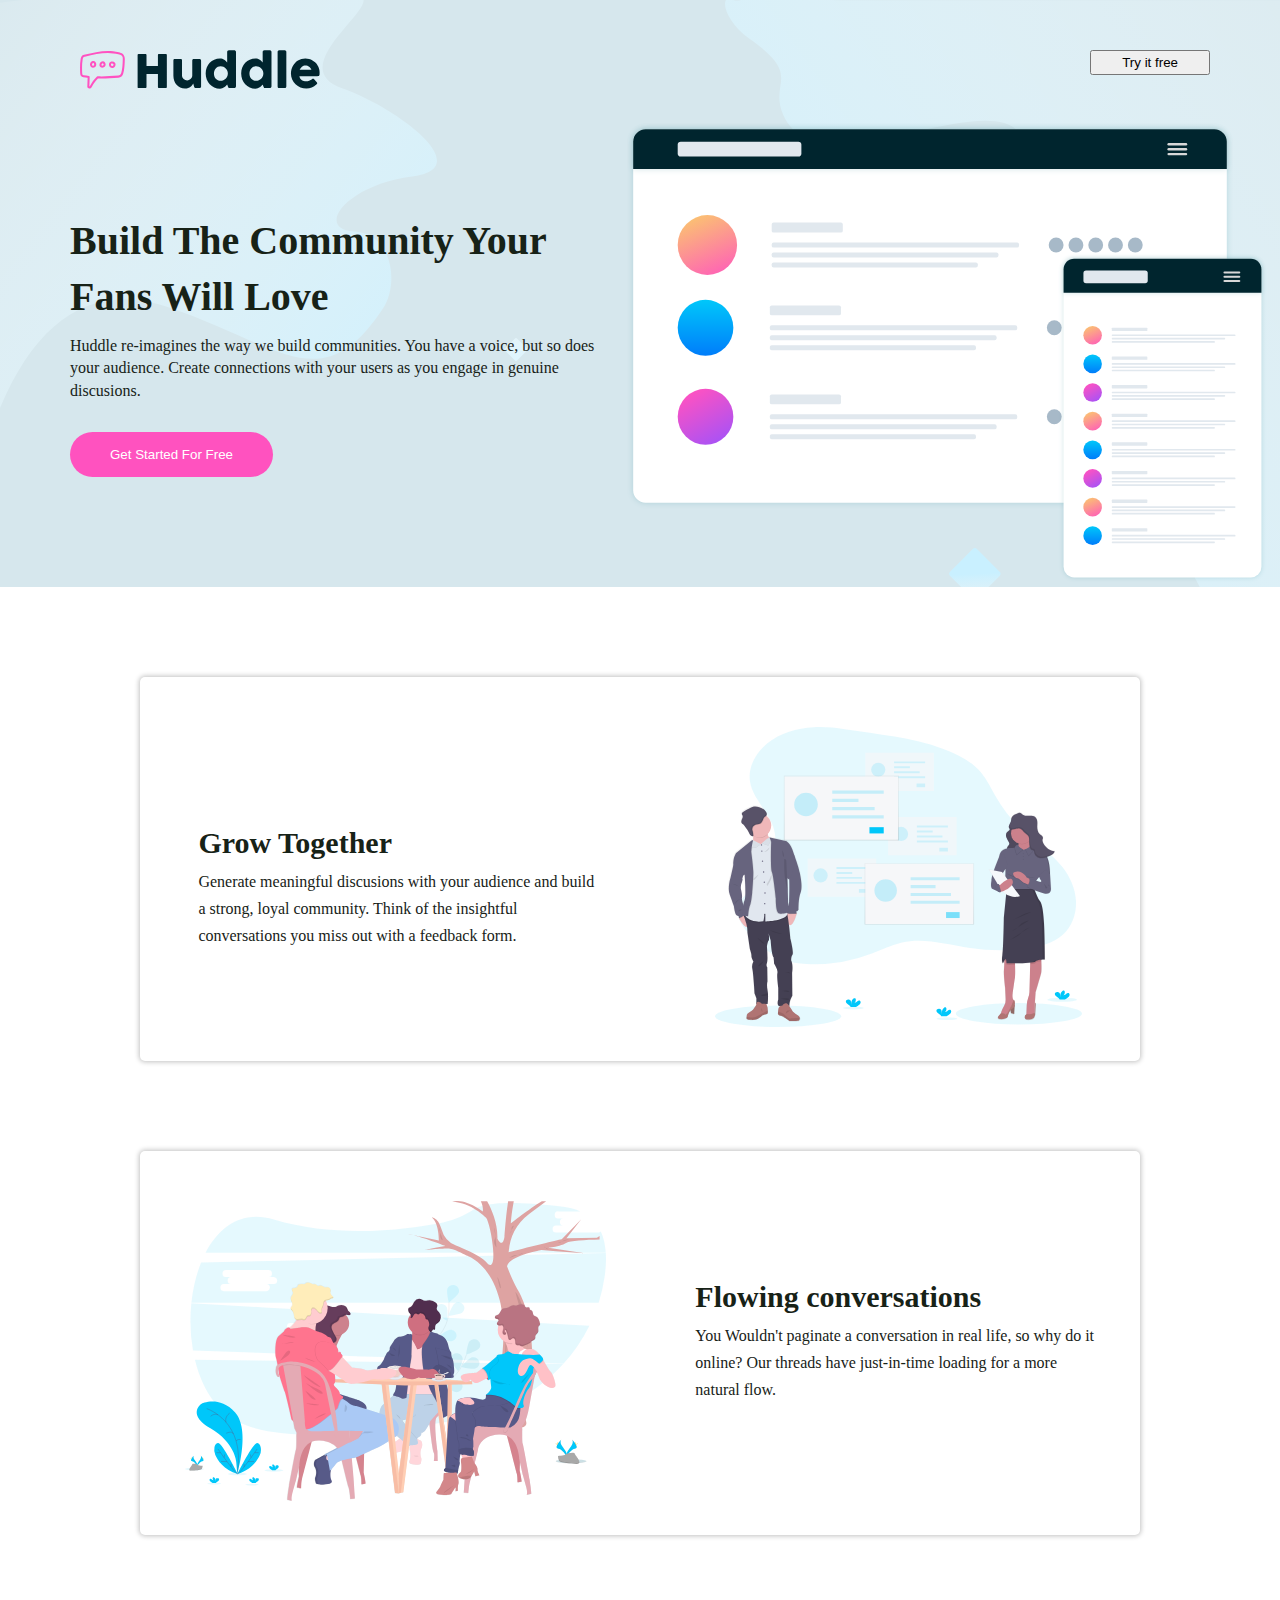
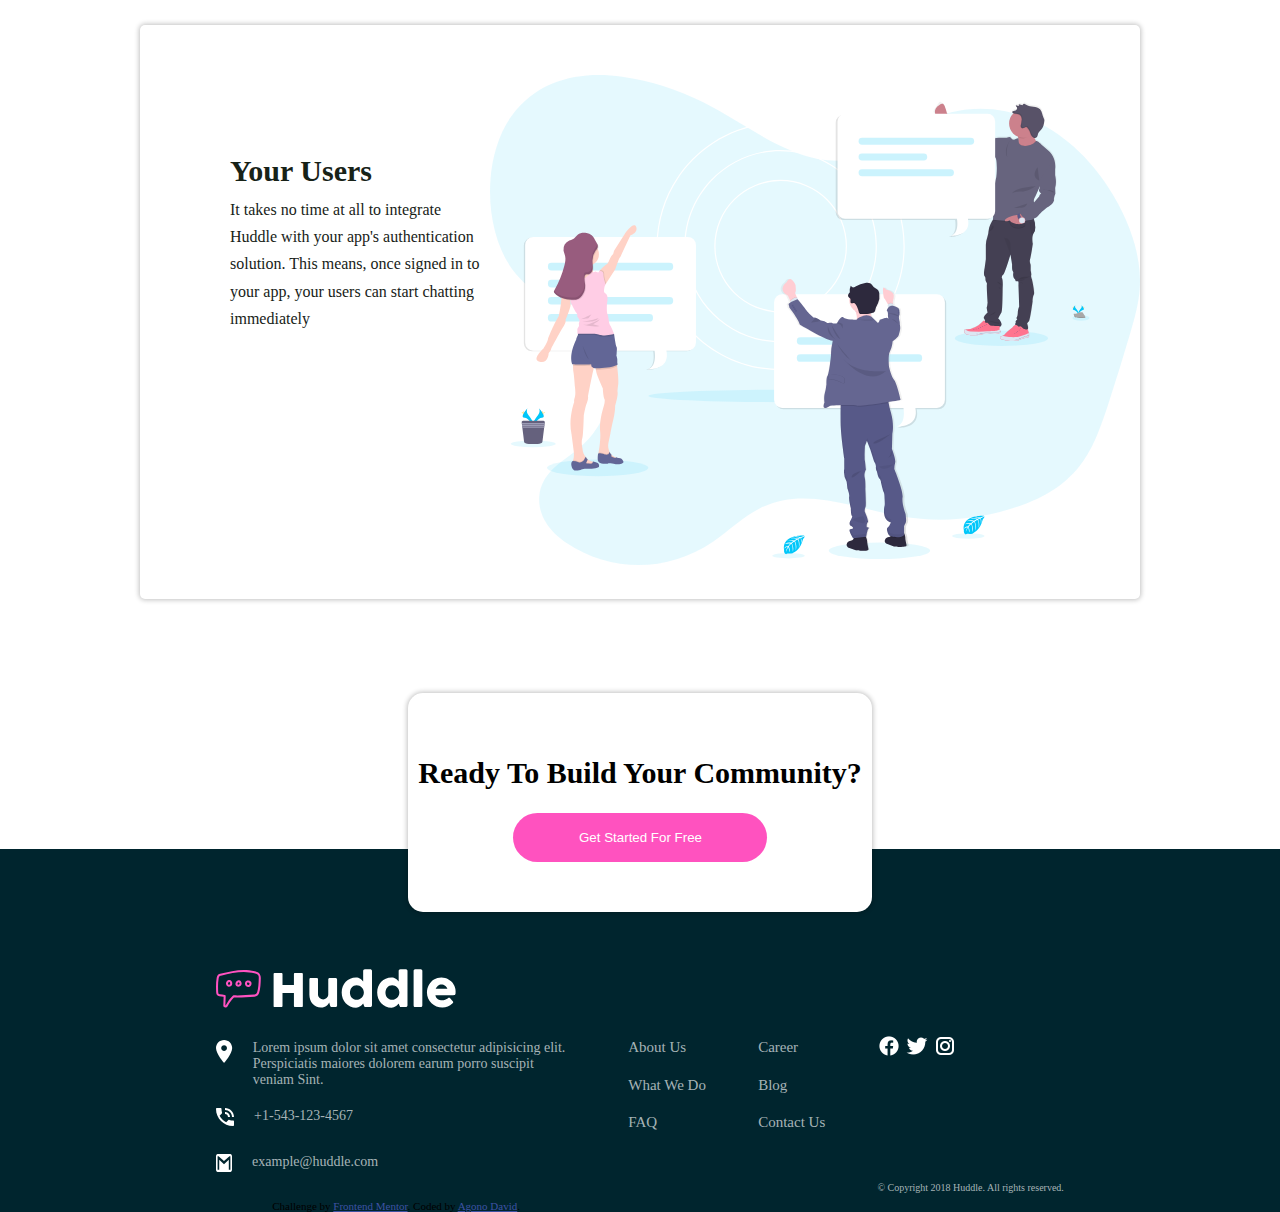
==== commit 9d86e4ab: "new" ====
--- a/index.html
+++ b/index.html
@@ -40,7 +40,7 @@
               src="/huddle-landing-page-with-alternating-feature-blocks-master/images/logo.svg"
               alt=""
           /></a>
-          <form class="d-flex" role="search">
+          <form role="search">
             <div class="nav_button">
               <button type="submit">Try it free</button>
             </div>
@@ -136,7 +136,7 @@
               src="/huddle-landing-page-with-alternating-feature-blocks-master/images/logo copy.svg"
               alt=""
             />
-            <div>
+            <div class="mobile_style_footer_content">
               <div class="location" style="display: flex">
                 <img
                   src="/huddle-landing-page-with-alternating-feature-blocks-master/images/icon-location.svg"
--- a/main.css
+++ b/main.css
@@ -159,9 +159,12 @@
 .thirdsection p {
   color: rgb(23, 34, 23);
 }
-.thirdsection img {
-  width: 350px;
-  padding-right: 90px;
+.thirdsectionright{
+  width: 100%;
+}
+.thirdsectionright img {
+  width: 100%;
+  /* padding-right: 90px; */
   padding-top: 10px;
 }
 /*Fourthsection styling*/
@@ -264,6 +267,12 @@
 /* Media query styling for responsive design */
 /* header responsive styling */
 @media (min-width: 350px) and (max-width: 500px) {
+  
+
+ header{
+  background-image: url(/huddle-landing-page-with-alternating-feature-blocks-master/images/bg-hero-mobile.svg);
+  background-color: none;
+ } 
   nav {
     padding-left: 20px;
     gap: 30px;
@@ -308,9 +317,12 @@
   .button_get_started {
     text-align: center;
   }
+  .headbodyright {
+    width: 100%;
+  }
   .headbodyright img {
     width: 100%;
-    height: 270px;
+    height: 280px;
   }
   /* mainbody responsive styling */
   main :nth-of-type(odd) {
@@ -367,6 +379,9 @@
     width: 100%;
     max-width: 340px;
     margin: auto;
+  }
+  .thirdsectionright img{
+    width: 100%;
   }
   /* footer responsive design */
   .footer_margin {
@@ -376,18 +391,24 @@
     margin: auto;
   }
   .fourthsection {
-    bottom: 880px;
+    bottom: 920px;
     position: absolute;
     z-index: 1;
+    width: 100%;
     padding: 0px;
-    max-width: 900px;
-    margin: auto;
-
-  }
-  .fourthsection h3{
-    font-size: 25px;
-  }
-  .fourthsection button{
+    
+    /* max-width: 350px;
+    margin: auto; */
+   /* left: 50%; */
+   /* right: 50%; */
+  }
+  .fourthsection h3 {
+    font-size: 20px;
+  }
+  .fourthsection button {
     padding: 9px 30px 9px 30px;
   }
-}
+  .footerleft{
+    width: 100%;
+  }
+}
